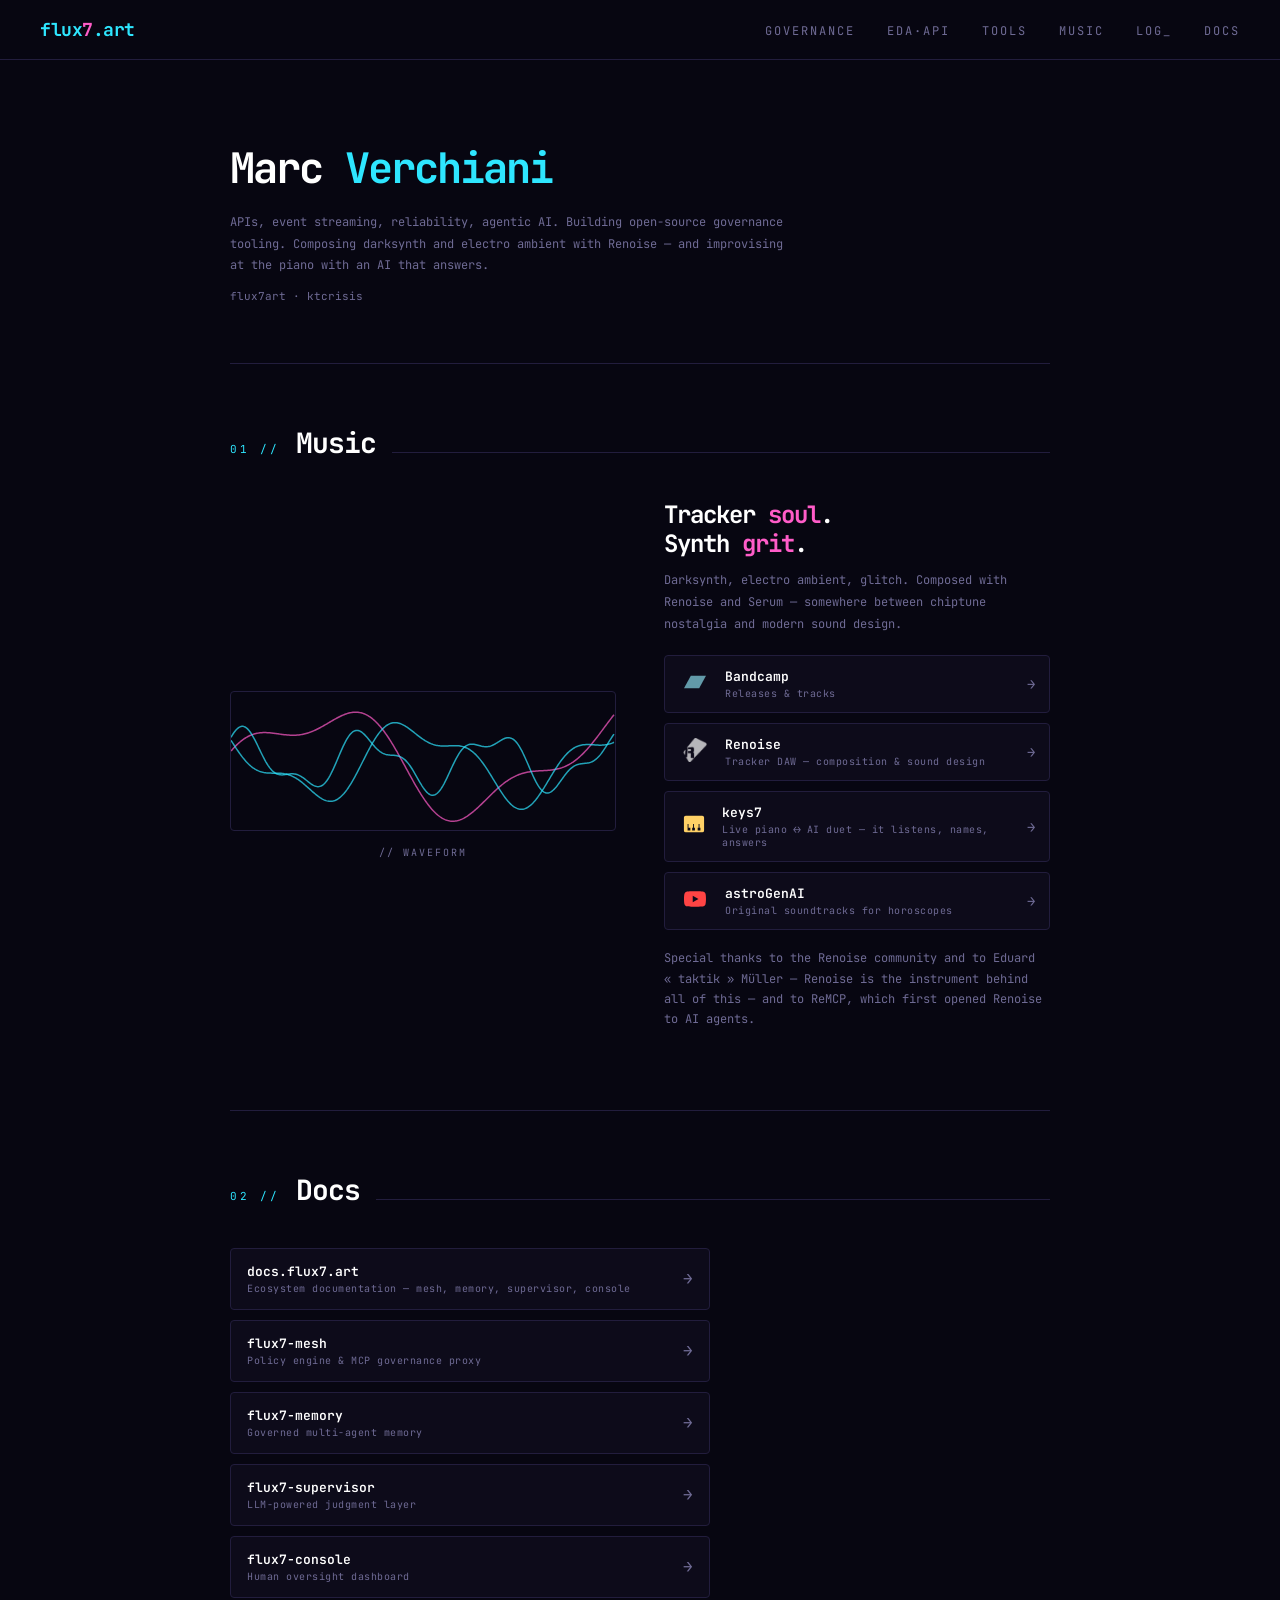
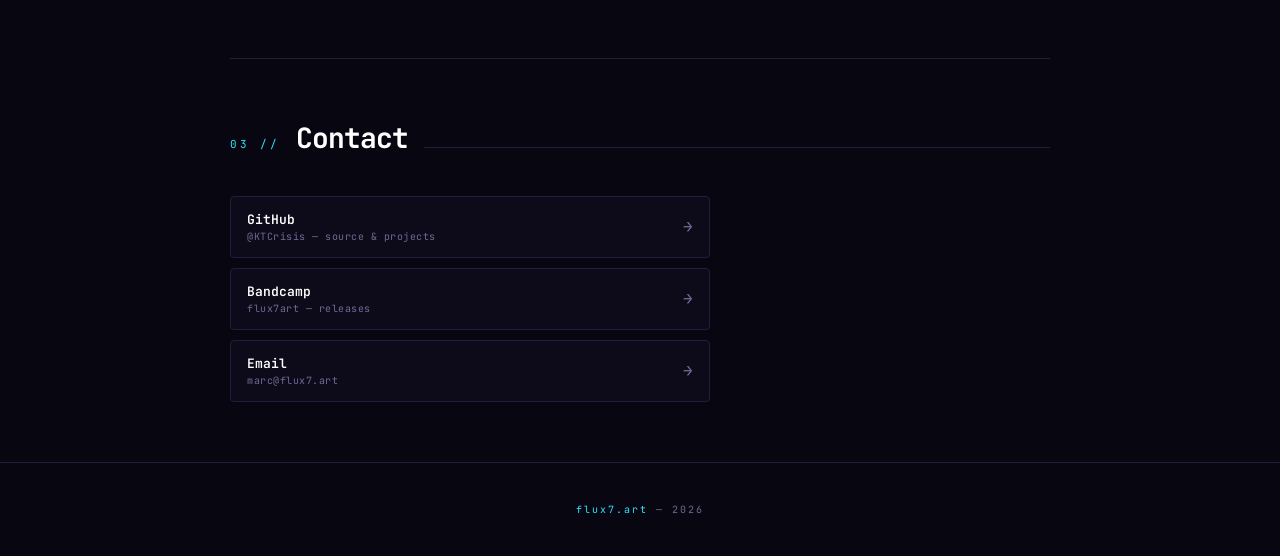
==== about/index.html @ 2c4b6bdb "merge: hero and about music update" ====
<!DOCTYPE html>
<html lang="en">
<head>
<meta charset="UTF-8">
<meta name="viewport" content="width=device-width, initial-scale=1.0">
<title>Marc Verchiani — flux7.art · AI Agent Governance, Event Streaming, Music</title>
<meta name="description" content="Marc Verchiani — engineer building open-source governance tooling for AI agents (flux7-mesh, flux7-memory). Darksynth and electro ambient composer with Renoise.">
<meta name="author" content="Marc Verchiani">
<meta name="keywords" content="Marc Verchiani, KTCrisis, flux7, flux7-mesh, AI agent governance, MCP, event streaming, Kafka, Renoise, darksynth, flux7art">
<link rel="canonical" href="https://flux7.art/about/">

<meta property="og:type" content="profile">
<meta property="og:site_name" content="flux7.art">
<meta property="og:title" content="Marc Verchiani — flux7.art">
<meta property="og:description" content="Engineer building open-source governance tooling for AI agents. Darksynth and electro ambient composer.">
<meta property="og:url" content="https://flux7.art/about/">
<meta property="og:image" content="https://flux7.art/img/og.png">
<meta property="profile:first_name" content="Marc">
<meta property="profile:last_name" content="Verchiani">
<meta property="profile:username" content="KTCrisis">

<meta name="twitter:card" content="summary_large_image">
<meta name="twitter:title" content="Marc Verchiani — flux7.art">
<meta name="twitter:description" content="Engineer building open-source governance tooling for AI agents. Darksynth composer.">
<meta name="twitter:image" content="https://flux7.art/img/og.png">

<script type="application/ld+json">
{
  "@context": "https://schema.org",
  "@type": "Person",
  "@id": "https://flux7.art/#marc",
  "name": "Marc Verchiani",
  "alternateName": ["KTCrisis", "flux7art"],
  "url": "https://flux7.art/about/",
  "sameAs": [
    "https://github.com/KTCrisis",
    "https://flux7art.bandcamp.com"
  ],
  "jobTitle": "Engineer — AI Agent Governance, Event Streaming, MCP Tooling",
  "knowsAbout": ["AI Agent Governance", "Model Context Protocol", "Kafka", "Event Streaming", "Python", "Go"],
  "mainEntityOfPage": "https://flux7.art/about/"
}
</script>

<link rel="icon" type="image/svg+xml" href="/favicon.svg">
<link href="https://fonts.googleapis.com/css2?family=JetBrains+Mono:wght@400;700&display=swap" rel="stylesheet">
<style>
:root {
  --bg:      #070611;
  --bg2:     #0d0b1a;
  --bg3:     #15122a;
  --green:   #2ee6ff;
  --pink:    #ff5cc8;
  --cyan:    #2ee6ff;
  --gold:    #b9a7ff;
  --text:    #c7c4dc;
  --text2:   #6f6b95;
  --border:  #221d3d;
  --font:    'JetBrains Mono', monospace;
}

* { margin:0; padding:0; box-sizing:border-box; }
html { scroll-behavior: smooth; }

body {
  font-family: var(--font);
  background: var(--bg);
  color: var(--text);
  min-height: 100vh;
  overflow-x: hidden;
}

nav {
  display: flex; align-items: center; justify-content: space-between;
  padding: 18px 40px;
  border-bottom: 1px solid var(--border);
}
.nav-logo { font-size: 18px; font-weight: 700; color: var(--green); text-decoration: none; letter-spacing: -0.5px; }
.nav-logo span { color: var(--pink); }
.nav-links { display: flex; gap: 32px; list-style: none; }
.nav-links a {
  color: var(--text2); text-decoration: none; font-size: 12px;
  letter-spacing: 2px; text-transform: uppercase; transition: color 0.2s;
}
.nav-links a:hover { color: var(--green); }

.container { max-width: 900px; margin: 0 auto; padding: 0 40px; }

/* Hero */
.perso-hero {
  padding: 80px 0 60px;
  border-bottom: 1px solid var(--border);
}
.perso-hero h1 {
  font-size: 42px; font-weight: 700; color: #fff; letter-spacing: -2px; margin-bottom: 16px;
}
.perso-hero h1 span { color: var(--green); }
.perso-hero p {
  font-size: 12px; color: var(--text2); line-height: 1.8; max-width: 560px;
}
.perso-handles {
  margin-top: 12px; font-size: 11px; color: var(--text2);
}

/* Sections */
.perso-section { padding: 60px 0; border-bottom: 1px solid var(--border); }
.perso-section:last-child { border-bottom: none; }
.section-header { display: flex; align-items: baseline; gap: 16px; margin-bottom: 40px; }
.section-num { font-size: 11px; color: var(--green); letter-spacing: 3px; }
.section-title { font-size: 28px; font-weight: 700; color: #fff; letter-spacing: -1px; }
.section-line { flex: 1; height: 1px; background: var(--border); }

/* Music */
.music-grid { display: grid; grid-template-columns: 1fr 1fr; gap: 48px; align-items: center; }
#waveform-canvas { width: 100%; height: 140px; border: 1px solid var(--border); border-radius: 4px; background: var(--bg); }
.music-label { font-size: 10px; color: var(--text2); letter-spacing: 2px; text-transform: uppercase; margin-top: 10px; text-align: center; }
.music-content h3 { font-size: 24px; color: #fff; font-weight: 700; letter-spacing: -1px; margin-bottom: 12px; line-height: 1.2; }
.music-content h3 span { color: var(--pink); }
.music-content p { font-size: 12px; color: var(--text2); line-height: 1.8; margin-bottom: 20px; }
.music-tools { display: flex; flex-direction: column; gap: 10px; }
.music-tool { display: flex; align-items: center; gap: 14px; padding: 12px 14px; background: var(--bg2); border: 1px solid var(--border); border-radius: 4px; transition: all 0.2s; text-decoration: none; }
.music-tool:hover { border-color: var(--pink); background: rgba(255,92,200,0.03); }
.tool-icon { font-size: 18px; width: 32px; text-align: center; }
.tool-name { font-size: 13px; color: #fff; font-weight: 600; margin-bottom: 2px; }
.tool-desc { font-size: 10px; color: var(--text2); letter-spacing: 0.5px; }

/* Links */
.links-grid { display: flex; flex-direction: column; gap: 10px; max-width: 480px; }
.link-item { display: flex; align-items: center; justify-content: space-between; padding: 14px 16px; background: var(--bg2); border: 1px solid var(--border); border-radius: 4px; text-decoration: none; transition: all 0.2s; }
.link-item:hover { border-color: var(--green); }
.link-item:hover .link-label { color: var(--green); }
.link-item:hover .link-arrow { color: var(--green); transform: translateX(4px); }
.link-label { font-size: 13px; color: #fff; font-weight: 600; transition: color 0.2s; }
.link-sub { font-size: 10px; color: var(--text2); letter-spacing: 0.5px; margin-top: 2px; }
.link-arrow { color: var(--text2); font-size: 16px; transition: all 0.2s; }

footer { text-align: center; padding: 40px; font-size: 10px; color: var(--text2); letter-spacing: 2px; border-top: 1px solid var(--border); }
footer a { color: var(--green); text-decoration: none; }

@media (max-width: 768px) {
  .container { padding: 0 20px; }
  .music-grid { grid-template-columns: 1fr; }
  .perso-hero h1 { font-size: 32px; }
}
</style>
</head>
<body>

<nav>
  <a href="/" class="nav-logo">flux<span>7</span>.art</a>
  <ul class="nav-links">
    <li><a href="/#flux7">Governance</a></li>
    <li><a href="/#projects">EDA·API</a></li>
    <li><a href="/#lab">Tools</a></li>
    <li><a href="/#music">Music</a></li>
    <li><a href="/blog/">log_</a></li>
    <li><a href="https://docs.flux7.art">Docs</a></li>
  </ul>
</nav>

<div class="container">

  <section class="perso-hero">
    <h1>Marc <span>Verchiani</span></h1>
    <p data-en="APIs, event streaming, reliability, agentic AI. Building open-source governance tooling. Composing darksynth and electro ambient with Renoise — and improvising at the piano with an AI that answers." data-fr="APIs, event streaming, fiabilite, IA agentique. Outils open-source de gouvernance. Composition darksynth et electro ambient avec Renoise — et improvisation au piano avec une IA qui repond.">APIs, event streaming, reliability, agentic AI. Building open-source governance tooling. Composing darksynth and electro ambient with Renoise — and improvising at the piano with an AI that answers.</p>
    <div class="perso-handles">flux7art · ktcrisis</div>
  </section>

  <section class="perso-section">
    <div class="section-header">
      <span class="section-num">01 //</span>
      <h2 class="section-title">Music</h2>
      <div class="section-line"></div>
    </div>
    <div class="music-grid">
      <div>
        <canvas id="waveform-canvas"></canvas>
        <div class="music-label">// waveform</div>
      </div>
      <div class="music-content">
        <h3>Tracker <span>soul</span>.<br>Synth <span>grit</span>.</h3>
        <p>Darksynth, electro ambient, glitch. Composed with Renoise and Serum — somewhere between chiptune nostalgia and modern sound design.</p>
        <div class="music-tools">
          <a href="https://flux7art.bandcamp.com" target="_blank" class="music-tool">
            <div class="tool-icon"><svg width="22" height="22" viewBox="0 0 24 24" fill="currentColor" style="color:#629aa9;"><path d="M0 18.75l7.437-13.5H24l-7.438 13.5H0z"/></svg></div>
            <div><div class="tool-name">Bandcamp</div><div class="tool-desc">Releases & tracks</div></div>
            <span style="margin-left:auto;color:var(--text2);font-size:14px;">&rarr;</span>
          </a>
          <a href="https://www.renoise.com/" target="_blank" class="music-tool">
            <div class="tool-icon"><img src="/img/renoise_logo.png" alt="Renoise" style="width:24px;height:24px;object-fit:contain;filter:brightness(0) invert(1) saturate(0) opacity(0.7);"></div>
            <div><div class="tool-name">Renoise</div><div class="tool-desc">Tracker DAW — composition & sound design</div></div>
            <span style="margin-left:auto;color:var(--text2);font-size:14px;">&rarr;</span>
          </a>
          <a href="https://github.com/KTCrisis/keys7" target="_blank" class="music-tool">
            <div class="tool-icon"><svg width="22" height="22" viewBox="0 0 24 24" fill="currentColor" style="color:#ffd166;"><path d="M21 3H3a2 2 0 0 0-2 2v14a2 2 0 0 0 2 2h18a2 2 0 0 0 2-2V5a2 2 0 0 0-2-2zM8 19H5v-7h1v4h2v3zm5 0h-3v-3h1v-4h1v4h1v3zm6 0h-3v-3h1v-4h1v4h1v3z"/></svg></div>
            <div><div class="tool-name">keys7</div><div class="tool-desc">Live piano &harr; AI duet — it listens, names, answers</div></div>
            <span style="margin-left:auto;color:var(--text2);font-size:14px;">&rarr;</span>
          </a>
          <a href="https://www.youtube.com/@AstroGenAI-c9m/shorts" target="_blank" class="music-tool">
            <div class="tool-icon"><svg width="22" height="22" viewBox="0 0 24 24" fill="currentColor" style="color:#ff4444;"><path d="M23.498 6.186a3.016 3.016 0 0 0-2.122-2.136C19.505 3.545 12 3.545 12 3.545s-7.505 0-9.377.505A3.017 3.017 0 0 0 .502 6.186C0 8.07 0 12 0 12s0 3.93.502 5.814a3.016 3.016 0 0 0 2.122 2.136c1.871.505 9.376.505 9.376.505s7.505 0 9.377-.505a3.015 3.015 0 0 0 2.122-2.136C24 15.93 24 12 24 12s0-3.93-.502-5.814zM9.545 15.568V8.432L15.818 12l-6.273 3.568z"/></svg></div>
            <div><div class="tool-name">astroGenAI</div><div class="tool-desc">Original soundtracks for horoscopes</div></div>
            <span style="margin-left:auto;color:var(--text2);font-size:14px;">&rarr;</span>
          </a>
        </div>
        <p style="margin-top:18px;font-size:12px;color:var(--text2);line-height:1.7;" data-en="Special thanks to the Renoise community and to Eduard &laquo;&nbsp;taktik&nbsp;&raquo; M&uuml;ller — Renoise is the instrument behind all of this — and to ReMCP, which first opened Renoise to AI agents." data-fr="Mention speciale a la communaute Renoise et a Eduard &laquo;&nbsp;taktik&nbsp;&raquo; M&uuml;ller — Renoise est l'instrument derriere tout ca — et a ReMCP, qui le premier a ouvert Renoise aux agents IA.">Special thanks to the Renoise community and to Eduard &laquo;&nbsp;taktik&nbsp;&raquo; M&uuml;ller — Renoise is the instrument behind all of this — and to ReMCP, which first opened Renoise to AI agents.</p>
      </div>
    </div>
  </section>

  <section class="perso-section">
    <div class="section-header">
      <span class="section-num">02 //</span>
      <h2 class="section-title">Docs</h2>
      <div class="section-line"></div>
    </div>
    <div class="links-grid">
      <a href="https://docs.flux7.art" target="_blank" class="link-item">
        <div><div class="link-label">docs.flux7.art</div><div class="link-sub">Ecosystem documentation — mesh, memory, supervisor, console</div></div>
        <span class="link-arrow">&rarr;</span>
      </a>
      <a href="https://docs.flux7.art/mesh7/" target="_blank" class="link-item">
        <div><div class="link-label">flux7-mesh</div><div class="link-sub">Policy engine & MCP governance proxy</div></div>
        <span class="link-arrow">&rarr;</span>
      </a>
      <a href="https://docs.flux7.art/mem7/" target="_blank" class="link-item">
        <div><div class="link-label">flux7-memory</div><div class="link-sub">Governed multi-agent memory</div></div>
        <span class="link-arrow">&rarr;</span>
      </a>
      <a href="https://docs.flux7.art/sup7/" target="_blank" class="link-item">
        <div><div class="link-label">flux7-supervisor</div><div class="link-sub">LLM-powered judgment layer</div></div>
        <span class="link-arrow">&rarr;</span>
      </a>
      <a href="https://docs.flux7.art/console/" target="_blank" class="link-item">
        <div><div class="link-label">flux7-console</div><div class="link-sub">Human oversight dashboard</div></div>
        <span class="link-arrow">&rarr;</span>
      </a>
    </div>
  </section>

  <section class="perso-section">
    <div class="section-header">
      <span class="section-num">03 //</span>
      <h2 class="section-title">Contact</h2>
      <div class="section-line"></div>
    </div>
    <div class="links-grid">
      <a href="https://github.com/KTCrisis" target="_blank" class="link-item">
        <div><div class="link-label">GitHub</div><div class="link-sub">@KTCrisis — source & projects</div></div>
        <span class="link-arrow">&rarr;</span>
      </a>
      <a href="https://flux7art.bandcamp.com" target="_blank" class="link-item">
        <div><div class="link-label">Bandcamp</div><div class="link-sub">flux7art — releases</div></div>
        <span class="link-arrow">&rarr;</span>
      </a>
      <a href="mailto:marc@flux7.art" class="link-item">
        <div><div class="link-label">Email</div><div class="link-sub">marc@flux7.art</div></div>
        <span class="link-arrow">&rarr;</span>
      </a>
    </div>
  </section>

</div>

<footer>
  <a href="/">flux7.art</a> — 2026
</footer>

<script>
const wfCanvas = document.getElementById('waveform-canvas');
const wfCtx = wfCanvas.getContext('2d');
function resizeWaveform() { wfCanvas.width = wfCanvas.clientWidth * window.devicePixelRatio; wfCanvas.height = wfCanvas.clientHeight * window.devicePixelRatio; }
resizeWaveform();
window.addEventListener('resize', resizeWaveform);

let wfT = 0;
function drawWaveform() {
  const w = wfCanvas.width, h = wfCanvas.height;
  wfCtx.clearRect(0, 0, w, h);
  const waves = [
    { color: '#ff5cc8', amp: 0.35, freq: 0.02, speed: 0.04, offset: 0 },
    { color: '#2ee6ff', amp: 0.25, freq: 0.03, speed: 0.06, offset: 1 },
    { color: '#2ee6ff', amp: 0.18, freq: 0.05, speed: 0.03, offset: 2 },
  ];
  waves.forEach(wave => {
    wfCtx.beginPath(); wfCtx.strokeStyle = wave.color;
    wfCtx.lineWidth = 1.5 * window.devicePixelRatio; wfCtx.globalAlpha = 0.7;
    for (let x = 0; x < w; x++) {
      const amp = wave.amp * h;
      const y = h / 2 + Math.sin(x * wave.freq + wfT * wave.speed + wave.offset) * amp + Math.sin(x * wave.freq * 2.3 + wfT * wave.speed * 1.5) * (amp * 0.4);
      x === 0 ? wfCtx.moveTo(x, y) : wfCtx.lineTo(x, y);
    }
    wfCtx.stroke(); wfCtx.globalAlpha = 1;
  });
  wfT++;
  requestAnimationFrame(drawWaveform);
}
drawWaveform();
</script>
</body>
</html>
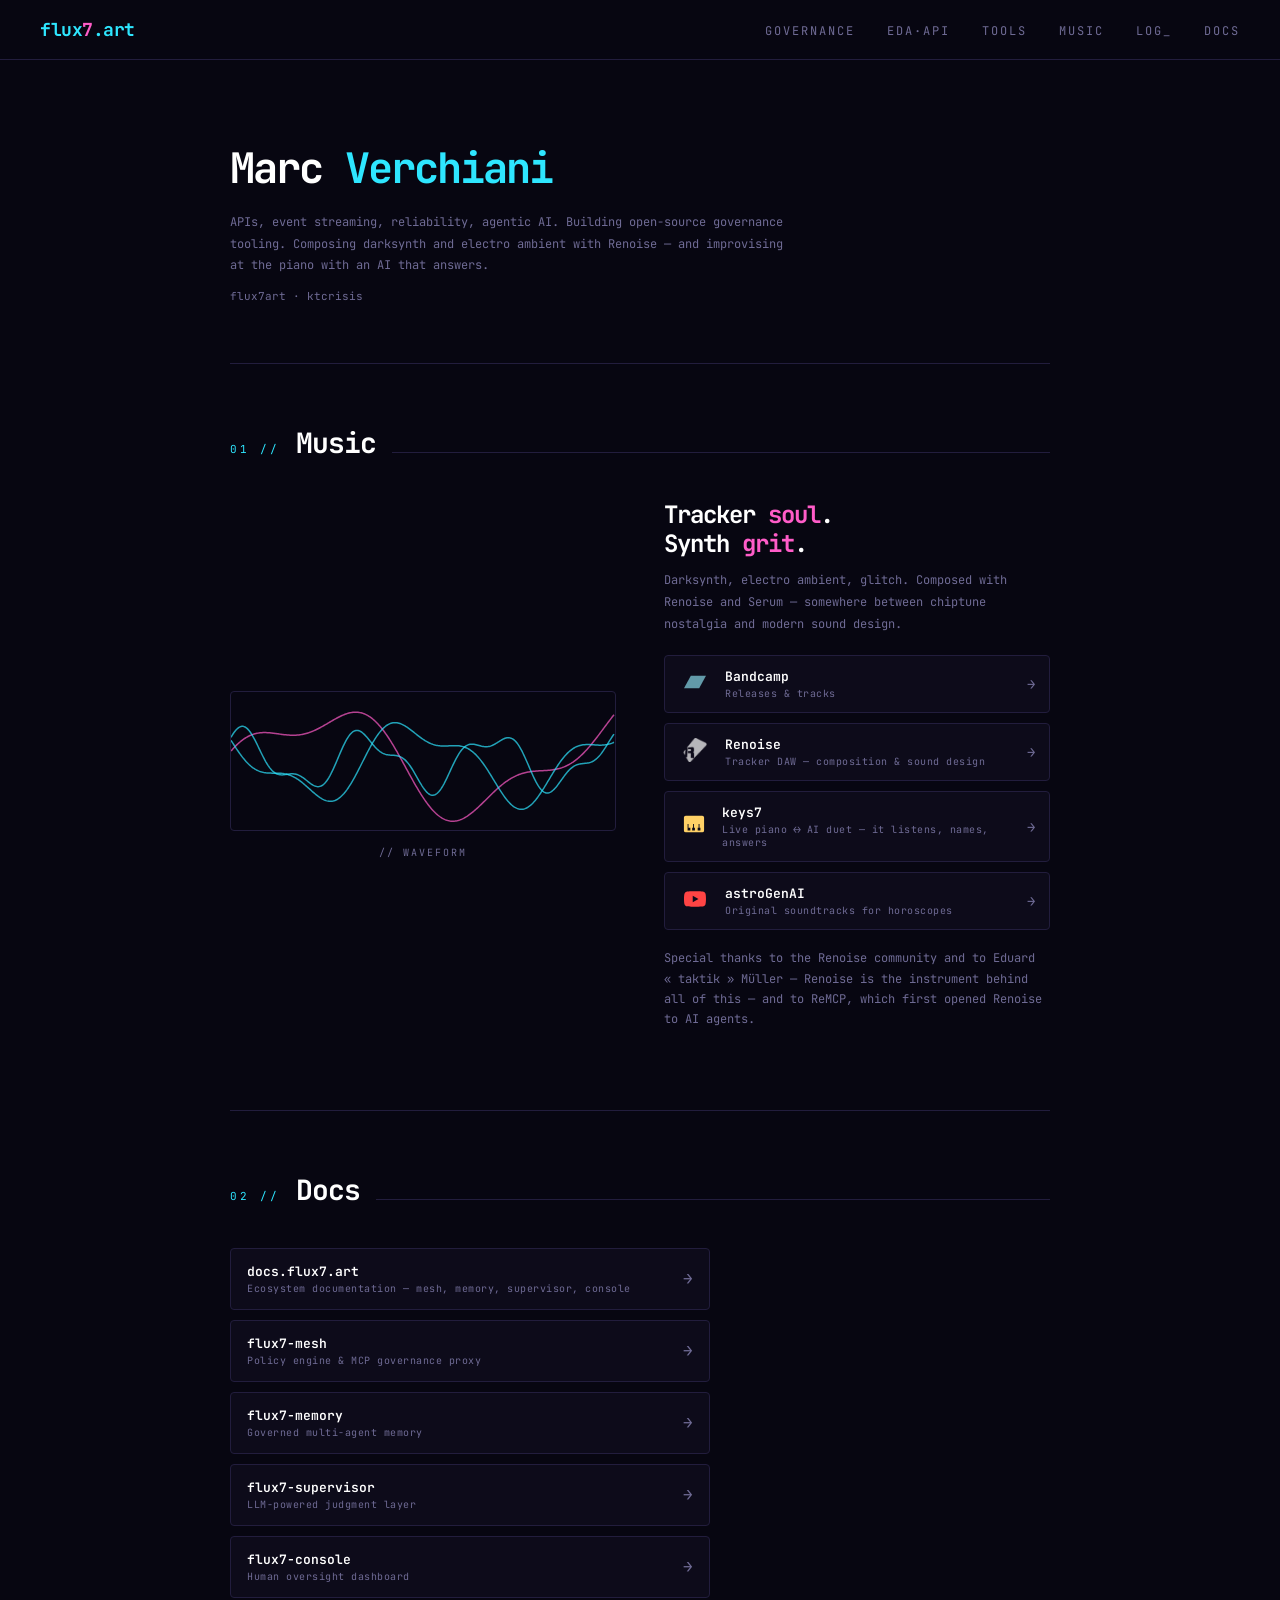
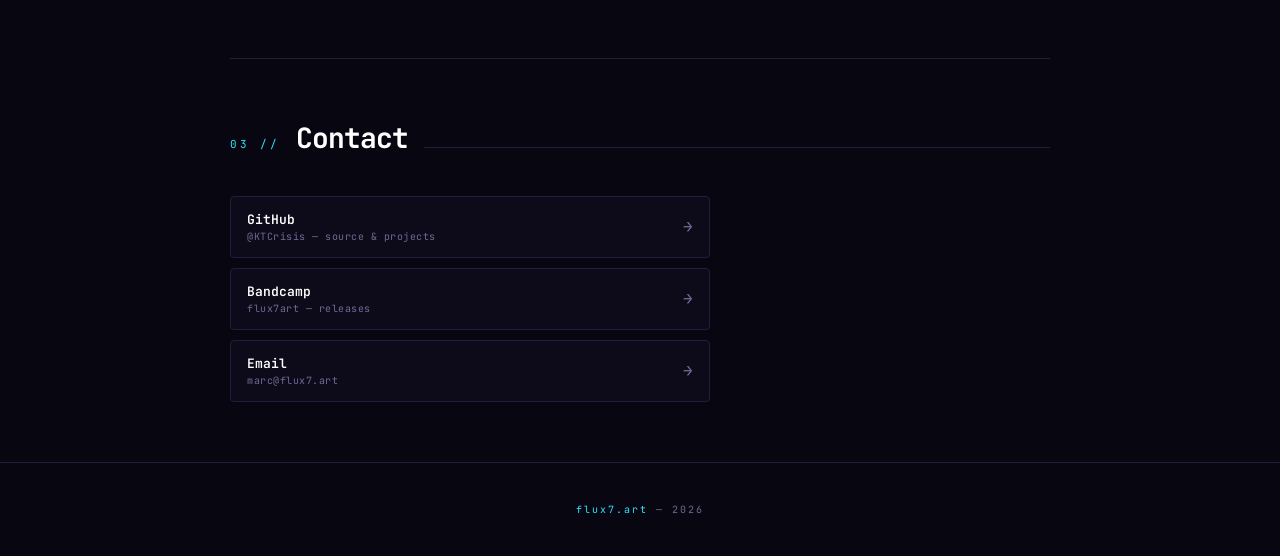
==== commit fb42637d: "feat(site): mobile nav for about + blog pages Same hamburger nav + dropdown panel (under 680px) appl" ====
--- a/about/index.html
+++ b/about/index.html
@@ -137,10 +137,31 @@
 footer { text-align: center; padding: 40px; font-size: 10px; color: var(--text2); letter-spacing: 2px; border-top: 1px solid var(--border); }
 footer a { color: var(--green); text-decoration: none; }
 
+.nav-toggle { display: none; flex-direction: column; justify-content: center; gap: 4px; margin-left: 16px; padding: 7px 8px; background: transparent; border: 1px solid var(--border); border-radius: 3px; cursor: pointer; }
+.nav-toggle span { display: block; width: 18px; height: 2px; background: var(--text); border-radius: 1px; transition: transform 0.2s, opacity 0.2s; }
+.nav-toggle.open span:nth-child(1) { transform: translateY(6px) rotate(45deg); }
+.nav-toggle.open span:nth-child(2) { opacity: 0; }
+.nav-toggle.open span:nth-child(3) { transform: translateY(-6px) rotate(-45deg); }
+
 @media (max-width: 768px) {
   .container { padding: 0 20px; }
   .music-grid { grid-template-columns: 1fr; }
   .perso-hero h1 { font-size: 32px; }
+}
+@media (max-width: 680px) {
+  nav { position: relative; padding: 14px 20px; }
+  .nav-toggle { display: flex; }
+  .nav-links {
+    position: absolute; top: 100%; right: 16px; left: 16px;
+    flex-direction: column; gap: 0;
+    margin-top: 8px; padding: 6px;
+    background: var(--bg2); border: 1px solid var(--border); border-radius: 6px;
+    box-shadow: 0 14px 44px rgba(0,0,0,0.6);
+    display: none;
+  }
+  .nav-links.open { display: flex; }
+  .nav-links li { width: 100%; list-style: none; }
+  .nav-links a { display: block; padding: 11px 14px; }
 }
 </style>
 </head>
@@ -156,6 +177,7 @@
     <li><a href="/blog/">log_</a></li>
     <li><a href="https://docs.flux7.art">Docs</a></li>
   </ul>
+  <button class="nav-toggle" aria-label="Menu" aria-expanded="false"><span></span><span></span><span></span></button>
 </nav>
 
 <div class="container">
@@ -296,5 +318,19 @@
 }
 drawWaveform();
 </script>
+<script>
+(function() {
+  var toggle = document.querySelector('.nav-toggle');
+  var links = document.querySelector('.nav-links');
+  if (!toggle || !links) return;
+  function close() { links.classList.remove('open'); toggle.classList.remove('open'); toggle.setAttribute('aria-expanded', 'false'); }
+  toggle.addEventListener('click', function() {
+    var open = links.classList.toggle('open');
+    toggle.classList.toggle('open', open);
+    toggle.setAttribute('aria-expanded', String(open));
+  });
+  links.querySelectorAll('a').forEach(function(a) { a.addEventListener('click', close); });
+})();
+</script>
 </body>
 </html>
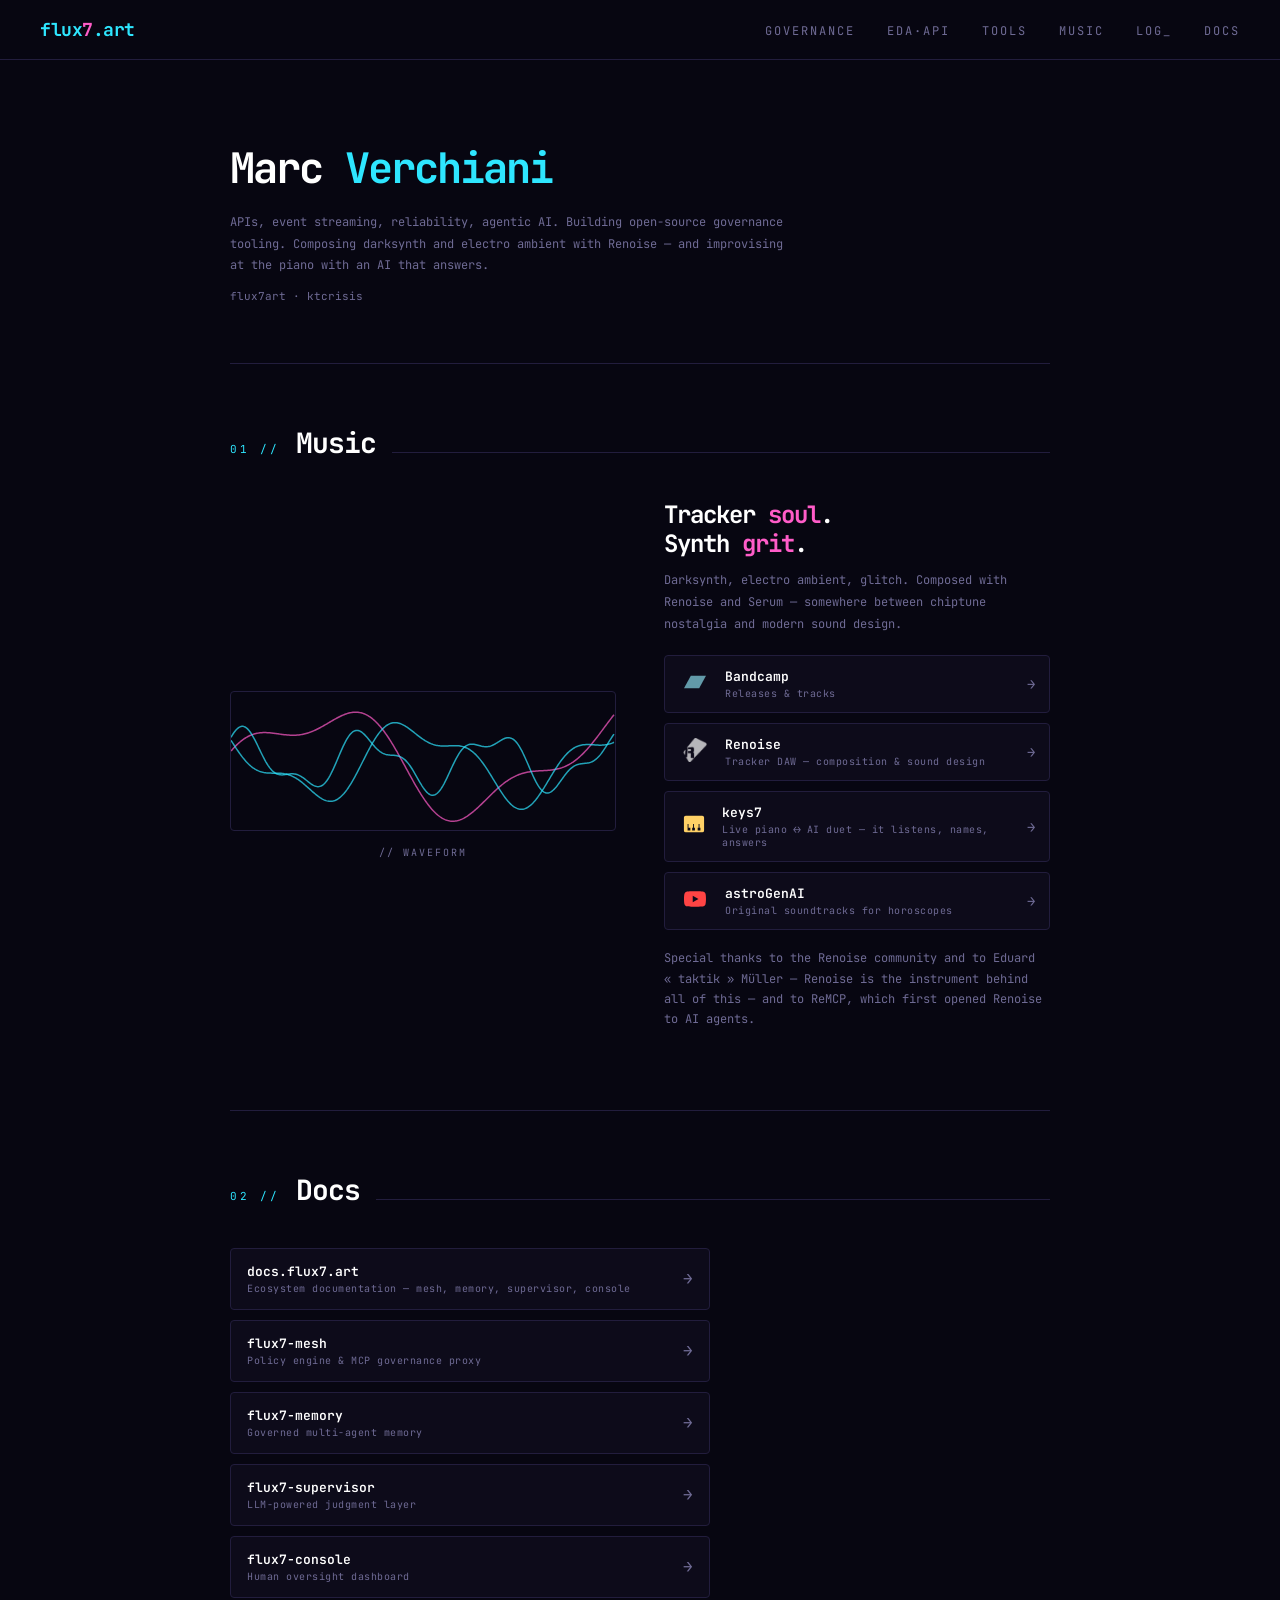
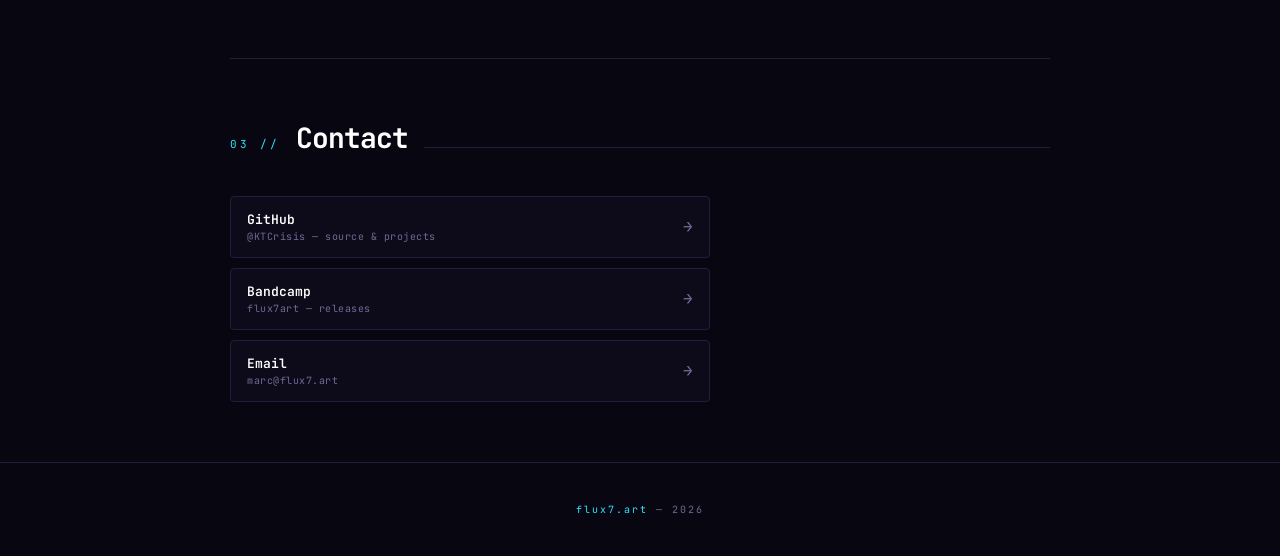
==== commit 8a3815f0: "refactor: un seul socle CSS pour les trois pages Le meme socle vivait en trois exemplaires inline : " ====
--- a/about/index.html
+++ b/about/index.html
@@ -44,45 +44,17 @@
 
 <link rel="icon" type="image/svg+xml" href="/favicon.svg">
 <link href="https://fonts.googleapis.com/css2?family=JetBrains+Mono:wght@400;700&display=swap" rel="stylesheet">
+<link rel="stylesheet" href="/style.css">
 <style>
-:root {
-  --bg:      #070611;
-  --bg2:     #0d0b1a;
-  --bg3:     #15122a;
-  --green:   #2ee6ff;
-  --pink:    #ff5cc8;
-  --cyan:    #2ee6ff;
-  --gold:    #b9a7ff;
-  --text:    #c7c4dc;
-  --text2:   #6f6b95;
-  --border:  #221d3d;
-  --font:    'JetBrains Mono', monospace;
-}
-
-* { margin:0; padding:0; box-sizing:border-box; }
-html { scroll-behavior: smooth; }
-
-body {
-  font-family: var(--font);
-  background: var(--bg);
-  color: var(--text);
-  min-height: 100vh;
-  overflow-x: hidden;
-}
-
+/* Derogations au socle : cette page n'a ni scanlines ni barre flottante. */
+body::after { content: none; }
 nav {
-  display: flex; align-items: center; justify-content: space-between;
-  padding: 18px 40px;
+  position: static;
+  background: none;
+  backdrop-filter: none;
   border-bottom: 1px solid var(--border);
 }
-.nav-logo { font-size: 18px; font-weight: 700; color: var(--green); text-decoration: none; letter-spacing: -0.5px; }
-.nav-logo span { color: var(--pink); }
-.nav-links { display: flex; gap: 32px; list-style: none; }
-.nav-links a {
-  color: var(--text2); text-decoration: none; font-size: 12px;
-  letter-spacing: 2px; text-transform: uppercase; transition: color 0.2s;
-}
-.nav-links a:hover { color: var(--green); }
+.nav-links a::after { display: none; }
 
 .container { max-width: 900px; margin: 0 auto; padding: 0 40px; }
 
@@ -105,10 +77,9 @@
 /* Sections */
 .perso-section { padding: 60px 0; border-bottom: 1px solid var(--border); }
 .perso-section:last-child { border-bottom: none; }
-.section-header { display: flex; align-items: baseline; gap: 16px; margin-bottom: 40px; }
-.section-num { font-size: 11px; color: var(--green); letter-spacing: 3px; }
-.section-title { font-size: 28px; font-weight: 700; color: #fff; letter-spacing: -1px; }
-.section-line { flex: 1; height: 1px; background: var(--border); }
+/* en-tetes plus resserres que sur l'accueil */
+.section-header { gap: 16px; margin-bottom: 40px; }
+.section-title { font-size: 28px; }
 
 /* Music */
 .music-grid { display: grid; grid-template-columns: 1fr 1fr; gap: 48px; align-items: center; }
@@ -134,34 +105,14 @@
 .link-sub { font-size: 10px; color: var(--text2); letter-spacing: 0.5px; margin-top: 2px; }
 .link-arrow { color: var(--text2); font-size: 16px; transition: all 0.2s; }
 
-footer { text-align: center; padding: 40px; font-size: 10px; color: var(--text2); letter-spacing: 2px; border-top: 1px solid var(--border); }
-footer a { color: var(--green); text-decoration: none; }
-
-.nav-toggle { display: none; flex-direction: column; justify-content: center; gap: 4px; margin-left: 16px; padding: 7px 8px; background: transparent; border: 1px solid var(--border); border-radius: 3px; cursor: pointer; }
-.nav-toggle span { display: block; width: 18px; height: 2px; background: var(--text); border-radius: 1px; transition: transform 0.2s, opacity 0.2s; }
-.nav-toggle.open span:nth-child(1) { transform: translateY(6px) rotate(45deg); }
-.nav-toggle.open span:nth-child(2) { opacity: 0; }
-.nav-toggle.open span:nth-child(3) { transform: translateY(-6px) rotate(-45deg); }
-
 @media (max-width: 768px) {
   .container { padding: 0 20px; }
   .music-grid { grid-template-columns: 1fr; }
   .perso-hero h1 { font-size: 32px; }
 }
 @media (max-width: 680px) {
-  nav { position: relative; padding: 14px 20px; }
-  .nav-toggle { display: flex; }
-  .nav-links {
-    position: absolute; top: 100%; right: 16px; left: 16px;
-    flex-direction: column; gap: 0;
-    margin-top: 8px; padding: 6px;
-    background: var(--bg2); border: 1px solid var(--border); border-radius: 6px;
-    box-shadow: 0 14px 44px rgba(0,0,0,0.6);
-    display: none;
-  }
-  .nav-links.open { display: flex; }
-  .nav-links li { width: 100%; list-style: none; }
-  .nav-links a { display: block; padding: 11px 14px; }
+  /* la nav est statique ici : il lui faut un contexte pour ancrer le panneau */
+  nav { position: relative; }
 }
 </style>
 </head>
--- a/style.css
+++ b/style.css
@@ -0,0 +1,122 @@
+/* ══════════════════════════════════════════════════════════════
+   flux7.art — socle commun
+   Partage par index.html, /about/ et /blog/ : variables, reset,
+   chrome de navigation, en-tetes de section, pied de page.
+   Ce qui est propre a une page reste dans son <style>, place
+   apres ce fichier pour pouvoir y deroger.
+   ══════════════════════════════════════════════════════════════ */
+
+:root {
+  /* ── darksynth · espace · pro — fond violet-noir ── */
+  --bg:      #070611;
+  --bg2:     #0d0b1a;
+  --bg3:     #15122a;
+
+  /* ── triptyque synthwave : une couleur = un axe ── */
+  --ax1:     #2ee6ff;   /* cyan    — 01 agentic governance */
+  --ax2:     #8b7bff;   /* violet  — 02 eda · api · conseil */
+  --ax3:     #ff5cc8;   /* magenta — 03 ai-native tools */
+  --ax4:     #ffd166;   /* amber   — 04 music */
+
+  /* primaire = cyan (ex-lime green retiré) ; les noms legacy
+     sont repointés sur le triptyque pour recolorer tout le site */
+  --green:   #2ee6ff;
+  --cyan:    #2ee6ff;
+  --emerald: #2ee6ff;
+  --purple:  #8b7bff;
+  --indigo:  #8b7bff;
+  --teal:    #8b7bff;
+  --teal-light: #a99bff;
+  --gold:    #b9a7ff;
+  --pink:    #ff5cc8;
+  --orange:  #ff5cc8;
+
+  --dim:     #3a3460;
+  --text:    #c7c4dc;
+  --text2:   #6f6b95;
+  --border:  #221d3d;
+  --font:    'JetBrains Mono', monospace;
+}
+
+/* ── RESET ── */
+* { margin:0; padding:0; box-sizing:border-box; }
+html { scroll-behavior: smooth; }
+
+body {
+  font-family: var(--font);
+  background: var(--bg);
+  color: var(--text);
+  min-height: 100vh;
+  overflow-x: hidden;
+}
+
+/* ── SCANLINES ── */
+/* /about/ y deroge : voir son bloc <style> */
+body::after {
+  content: ''; position: fixed; inset: 0;
+  background: repeating-linear-gradient(0deg, transparent, transparent 2px, rgba(0,0,0,0.07) 2px, rgba(0,0,0,0.07) 4px);
+  pointer-events: none; z-index: 9999;
+}
+
+/* ── NAV ── */
+/* barre flottante par defaut ; /about/ la repasse en statique bordee */
+nav {
+  position: fixed; top: 0; left: 0; right: 0; z-index: 100;
+  display: flex; align-items: center; justify-content: space-between;
+  padding: 18px 40px;
+  background: linear-gradient(to bottom, rgba(7,6,17,0.95), transparent);
+  backdrop-filter: blur(2px);
+}
+.nav-logo { font-size: 18px; font-weight: 700; color: var(--green); text-decoration: none; letter-spacing: -0.5px; }
+.nav-logo span { color: var(--pink); }
+.nav-links { display: flex; gap: 32px; list-style: none; }
+.nav-links a {
+  color: var(--text2); text-decoration: none; font-size: 12px;
+  letter-spacing: 2px; text-transform: uppercase; transition: color 0.2s; position: relative;
+}
+.nav-links a::after {
+  content: ''; position: absolute; bottom: -4px; left: 0;
+  width: 0; height: 1px; background: var(--green); transition: width 0.2s;
+}
+.nav-links a:hover { color: var(--green); }
+.nav-links a:hover::after { width: 100%; }
+.nav-links a.active { color: var(--green); }
+.nav-links a.active::after { width: 100%; }
+
+.nav-right { display: flex; align-items: center; }
+
+/* ── NAV TOGGLE (hamburger, mobile) ── */
+.nav-toggle { display: none; flex-direction: column; justify-content: center; gap: 4px; margin-left: 16px; padding: 7px 8px; background: transparent; border: 1px solid var(--border); border-radius: 3px; cursor: pointer; }
+.nav-toggle span { display: block; width: 18px; height: 2px; background: var(--text); border-radius: 1px; transition: transform 0.2s, opacity 0.2s; }
+.nav-toggle.open span:nth-child(1) { transform: translateY(6px) rotate(45deg); }
+.nav-toggle.open span:nth-child(2) { opacity: 0; }
+.nav-toggle.open span:nth-child(3) { transform: translateY(-6px) rotate(-45deg); }
+
+/* ── EN-TETES DE SECTION ── */
+.section-header { display: flex; align-items: baseline; gap: 20px; margin-bottom: 60px; }
+.section-num { font-size: 11px; color: var(--green); letter-spacing: 3px; }
+.section-title { font-size: 36px; font-weight: 700; color: #fff; letter-spacing: -1px; }
+.section-line { flex: 1; height: 1px; background: var(--border); }
+
+/* ── FOOTER ── */
+footer { text-align: center; padding: 40px; border-top: 1px solid var(--border); font-size: 10px; color: var(--text2); letter-spacing: 2px; }
+footer span { color: var(--green); }
+footer a { color: var(--green); text-decoration: none; }
+
+/* ── RESPONSIVE : la nav se replie en panneau ── */
+@media (max-width: 680px) {
+  nav { padding: 14px 20px; }
+  .nav-toggle { display: flex; }
+  .nav-links {
+    position: absolute; top: 100%; right: 16px; left: 16px;
+    flex-direction: column; gap: 0;
+    margin-top: 8px; padding: 6px;
+    background: var(--bg2); border: 1px solid var(--border); border-radius: 6px;
+    box-shadow: 0 14px 44px rgba(0,0,0,0.6);
+    display: none;
+  }
+  .nav-links.open { display: flex; }
+  .nav-links li { width: 100%; list-style: none; }
+  .nav-links a { display: block; padding: 11px 14px; }
+  .nav-links a::after { display: none; }
+}
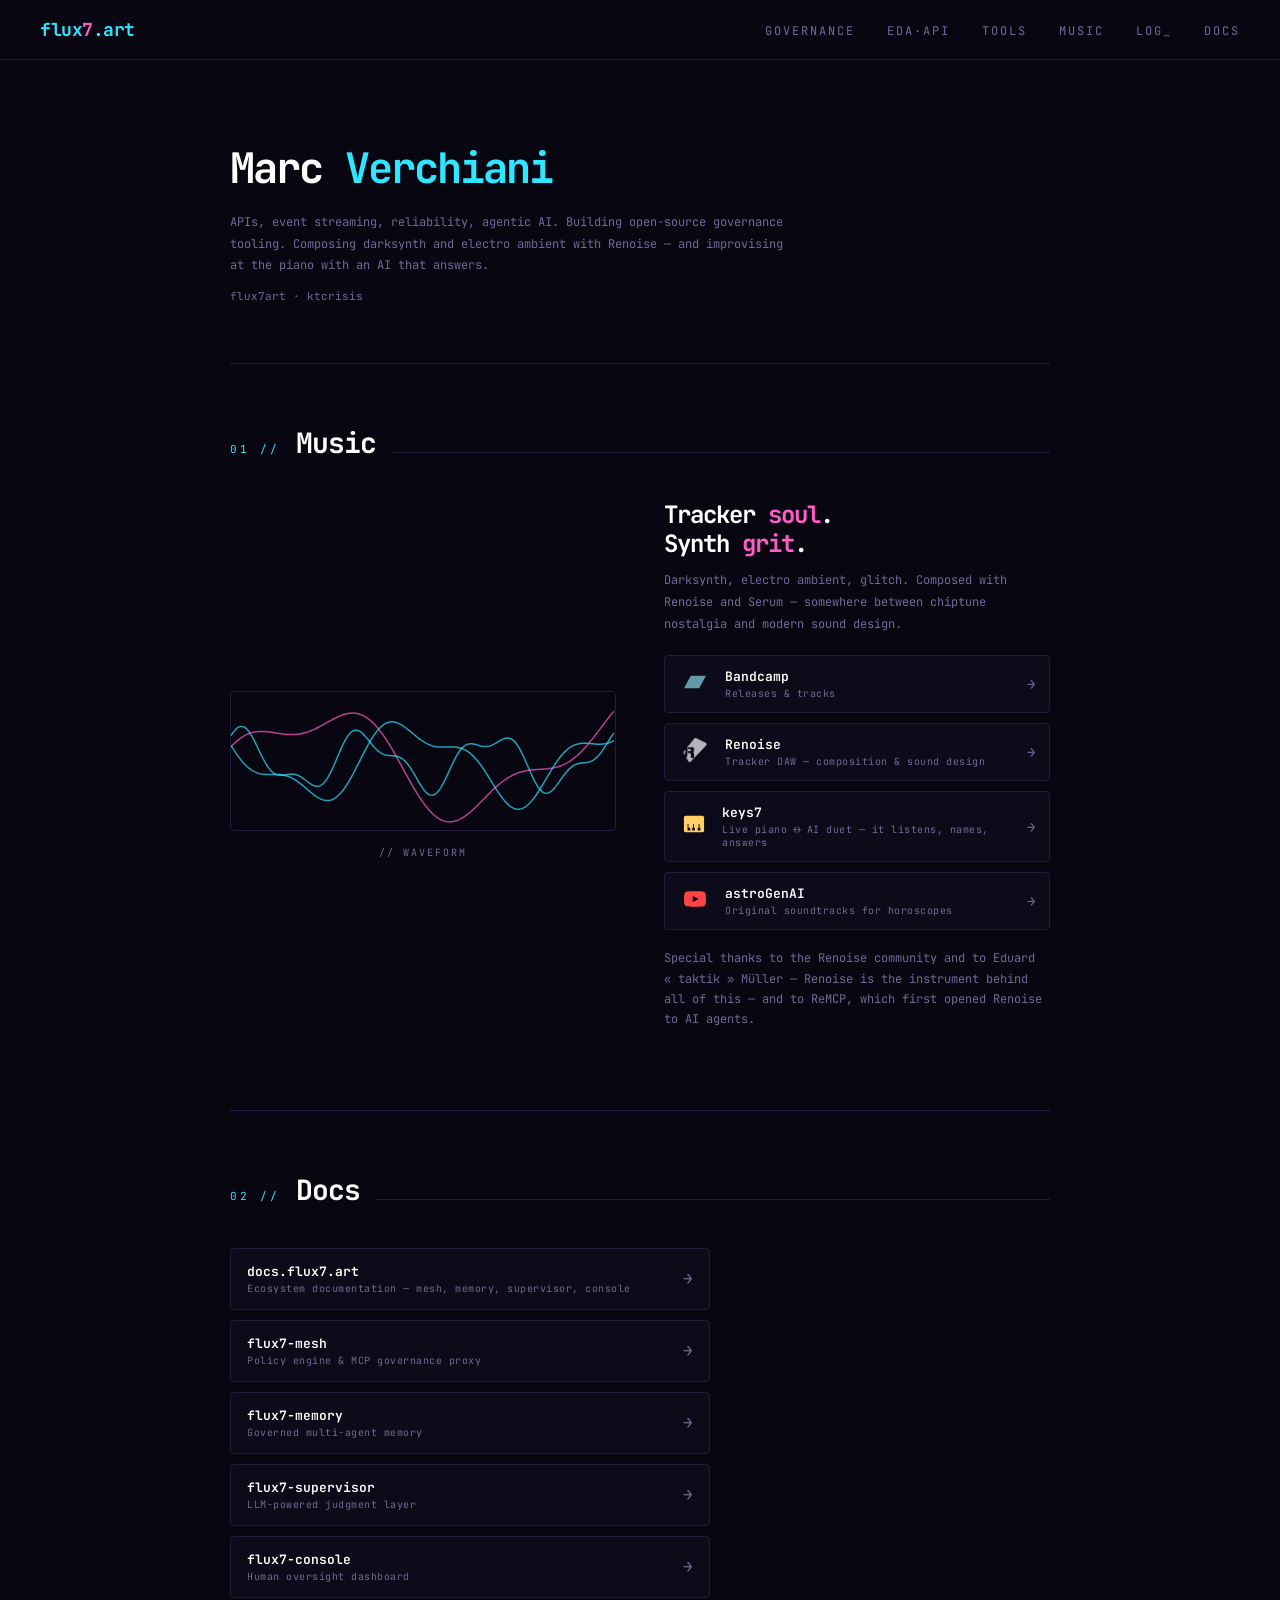
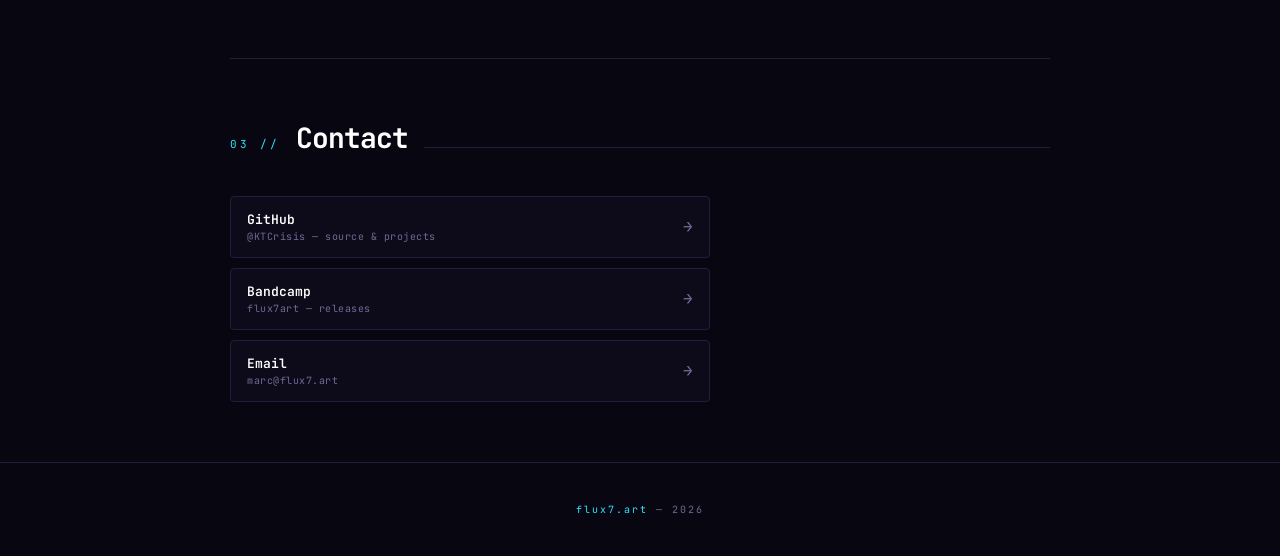
==== commit 4d950ec7: "refactor: une couleur par axe, heritee au lieu d'etre repetee Le triptyque annonce quatre couleurs m" ====
--- a/about/index.html
+++ b/about/index.html
@@ -66,7 +66,7 @@
 .perso-hero h1 {
   font-size: 42px; font-weight: 700; color: #fff; letter-spacing: -2px; margin-bottom: 16px;
 }
-.perso-hero h1 span { color: var(--green); }
+.perso-hero h1 span { color: var(--ax1); }
 .perso-hero p {
   font-size: 12px; color: var(--text2); line-height: 1.8; max-width: 560px;
 }
@@ -86,11 +86,11 @@
 #waveform-canvas { width: 100%; height: 140px; border: 1px solid var(--border); border-radius: 4px; background: var(--bg); }
 .music-label { font-size: 10px; color: var(--text2); letter-spacing: 2px; text-transform: uppercase; margin-top: 10px; text-align: center; }
 .music-content h3 { font-size: 24px; color: #fff; font-weight: 700; letter-spacing: -1px; margin-bottom: 12px; line-height: 1.2; }
-.music-content h3 span { color: var(--pink); }
+.music-content h3 span { color: var(--ax3); }
 .music-content p { font-size: 12px; color: var(--text2); line-height: 1.8; margin-bottom: 20px; }
 .music-tools { display: flex; flex-direction: column; gap: 10px; }
 .music-tool { display: flex; align-items: center; gap: 14px; padding: 12px 14px; background: var(--bg2); border: 1px solid var(--border); border-radius: 4px; transition: all 0.2s; text-decoration: none; }
-.music-tool:hover { border-color: var(--pink); background: rgba(255,92,200,0.03); }
+.music-tool:hover { border-color: var(--ax3); background: rgba(var(--ax3-rgb),0.03); }
 .tool-icon { font-size: 18px; width: 32px; text-align: center; }
 .tool-name { font-size: 13px; color: #fff; font-weight: 600; margin-bottom: 2px; }
 .tool-desc { font-size: 10px; color: var(--text2); letter-spacing: 0.5px; }
@@ -98,9 +98,9 @@
 /* Links */
 .links-grid { display: flex; flex-direction: column; gap: 10px; max-width: 480px; }
 .link-item { display: flex; align-items: center; justify-content: space-between; padding: 14px 16px; background: var(--bg2); border: 1px solid var(--border); border-radius: 4px; text-decoration: none; transition: all 0.2s; }
-.link-item:hover { border-color: var(--green); }
-.link-item:hover .link-label { color: var(--green); }
-.link-item:hover .link-arrow { color: var(--green); transform: translateX(4px); }
+.link-item:hover { border-color: var(--ax1); }
+.link-item:hover .link-label { color: var(--ax1); }
+.link-item:hover .link-arrow { color: var(--ax1); transform: translateX(4px); }
 .link-label { font-size: 13px; color: #fff; font-weight: 600; transition: color 0.2s; }
 .link-sub { font-size: 10px; color: var(--text2); letter-spacing: 0.5px; margin-top: 2px; }
 .link-arrow { color: var(--text2); font-size: 16px; transition: all 0.2s; }
--- a/style.css
+++ b/style.css
@@ -8,28 +8,20 @@
 
 :root {
   /* ── darksynth · espace · pro — fond violet-noir ── */
-  --bg:      #070611;
+  --bg:      #070611;   --bg-rgb:  7,6,17;
   --bg2:     #0d0b1a;
-  --bg3:     #15122a;
 
-  /* ── triptyque synthwave : une couleur = un axe ── */
-  --ax1:     #2ee6ff;   /* cyan    — 01 agentic governance */
-  --ax2:     #8b7bff;   /* violet  — 02 eda · api · conseil */
-  --ax3:     #ff5cc8;   /* magenta — 03 ai-native tools */
-  --ax4:     #ffd166;   /* amber   — 04 music */
+  /* ── une couleur par axe, et rien d'autre ──
+     La forme -rgb sert aux transparences : rgba(var(--ax2-rgb), 0.3)
+     plutot que la teinte reecrite a la main a chaque opacite. Changer
+     un axe de couleur ne demande que de toucher ces deux lignes. */
+  --ax1: #2ee6ff;   --ax1-rgb: 46,230,255;    /* 01 gouvernance des agents */
+  --ax2: #8b7bff;   --ax2-rgb: 139,123,255;   /* 02 eda · api · conseil    */
+  --ax3: #ff5cc8;   --ax3-rgb: 255,92,200;    /* 03 outils ai-native       */
+  --ax4: #ffd166;   --ax4-rgb: 255,209,102;   /* 04 musique                */
 
-  /* primaire = cyan (ex-lime green retiré) ; les noms legacy
-     sont repointés sur le triptyque pour recolorer tout le site */
-  --green:   #2ee6ff;
-  --cyan:    #2ee6ff;
-  --emerald: #2ee6ff;
-  --purple:  #8b7bff;
-  --indigo:  #8b7bff;
-  --teal:    #8b7bff;
-  --teal-light: #a99bff;
-  --gold:    #b9a7ff;
-  --pink:    #ff5cc8;
-  --orange:  #ff5cc8;
+  /* seconde teinte de l'axe 02, pour ses degrades et ses logos */
+  --ax2-light: #b9a7ff;  --ax2-light-rgb: 185,167,255;
 
   --dim:     #3a3460;
   --text:    #c7c4dc;
@@ -64,11 +56,11 @@
   position: fixed; top: 0; left: 0; right: 0; z-index: 100;
   display: flex; align-items: center; justify-content: space-between;
   padding: 18px 40px;
-  background: linear-gradient(to bottom, rgba(7,6,17,0.95), transparent);
+  background: linear-gradient(to bottom, rgba(var(--bg-rgb),0.95), transparent);
   backdrop-filter: blur(2px);
 }
-.nav-logo { font-size: 18px; font-weight: 700; color: var(--green); text-decoration: none; letter-spacing: -0.5px; }
-.nav-logo span { color: var(--pink); }
+.nav-logo { font-size: 18px; font-weight: 700; color: var(--ax1); text-decoration: none; letter-spacing: -0.5px; }
+.nav-logo span { color: var(--ax3); }
 .nav-links { display: flex; gap: 32px; list-style: none; }
 .nav-links a {
   color: var(--text2); text-decoration: none; font-size: 12px;
@@ -76,11 +68,11 @@
 }
 .nav-links a::after {
   content: ''; position: absolute; bottom: -4px; left: 0;
-  width: 0; height: 1px; background: var(--green); transition: width 0.2s;
+  width: 0; height: 1px; background: var(--ax1); transition: width 0.2s;
 }
-.nav-links a:hover { color: var(--green); }
+.nav-links a:hover { color: var(--ax1); }
 .nav-links a:hover::after { width: 100%; }
-.nav-links a.active { color: var(--green); }
+.nav-links a.active { color: var(--ax1); }
 .nav-links a.active::after { width: 100%; }
 
 .nav-right { display: flex; align-items: center; }
@@ -94,14 +86,14 @@
 
 /* ── EN-TETES DE SECTION ── */
 .section-header { display: flex; align-items: baseline; gap: 20px; margin-bottom: 60px; }
-.section-num { font-size: 11px; color: var(--green); letter-spacing: 3px; }
+.section-num { font-size: 11px; color: var(--ax1); letter-spacing: 3px; }
 .section-title { font-size: 36px; font-weight: 700; color: #fff; letter-spacing: -1px; }
 .section-line { flex: 1; height: 1px; background: var(--border); }
 
 /* ── FOOTER ── */
 footer { text-align: center; padding: 40px; border-top: 1px solid var(--border); font-size: 10px; color: var(--text2); letter-spacing: 2px; }
-footer span { color: var(--green); }
-footer a { color: var(--green); text-decoration: none; }
+footer span { color: var(--ax1); }
+footer a { color: var(--ax1); text-decoration: none; }
 
 /* ── RESPONSIVE : la nav se replie en panneau ── */
 @media (max-width: 680px) {
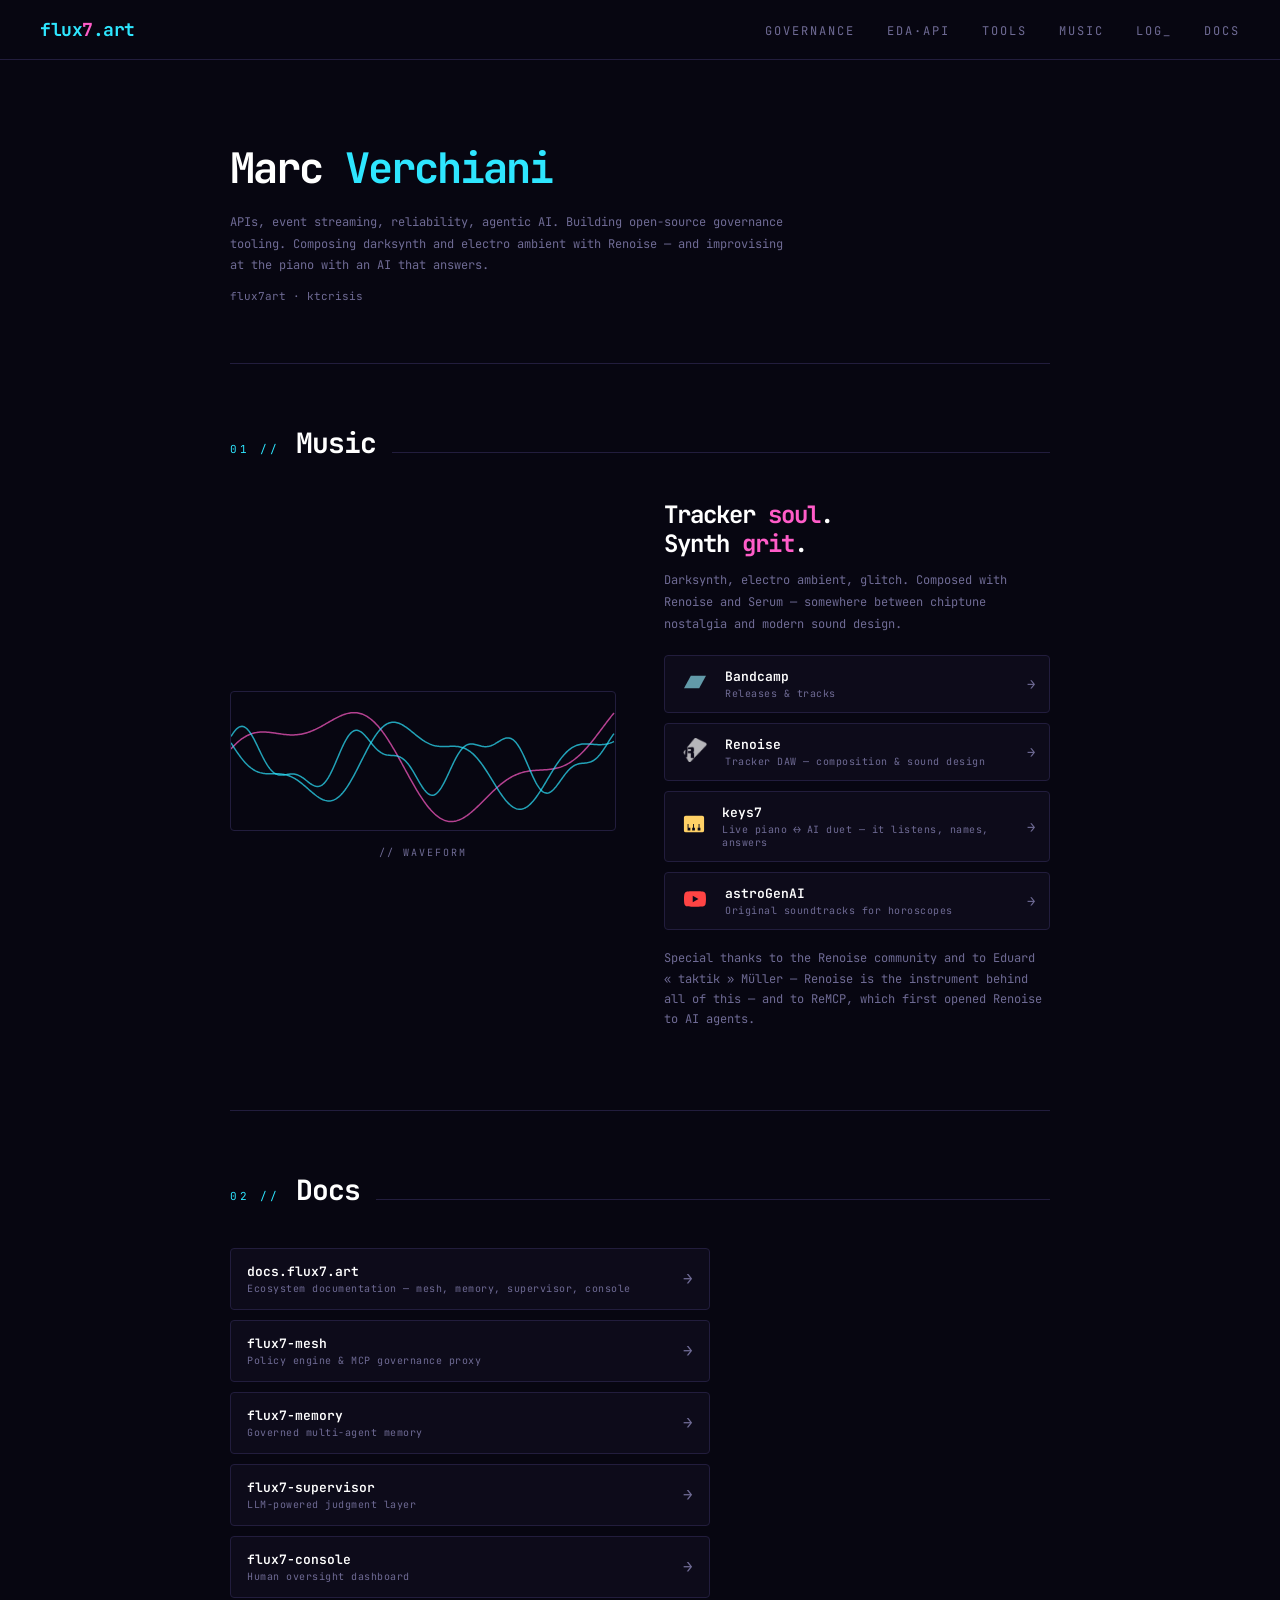
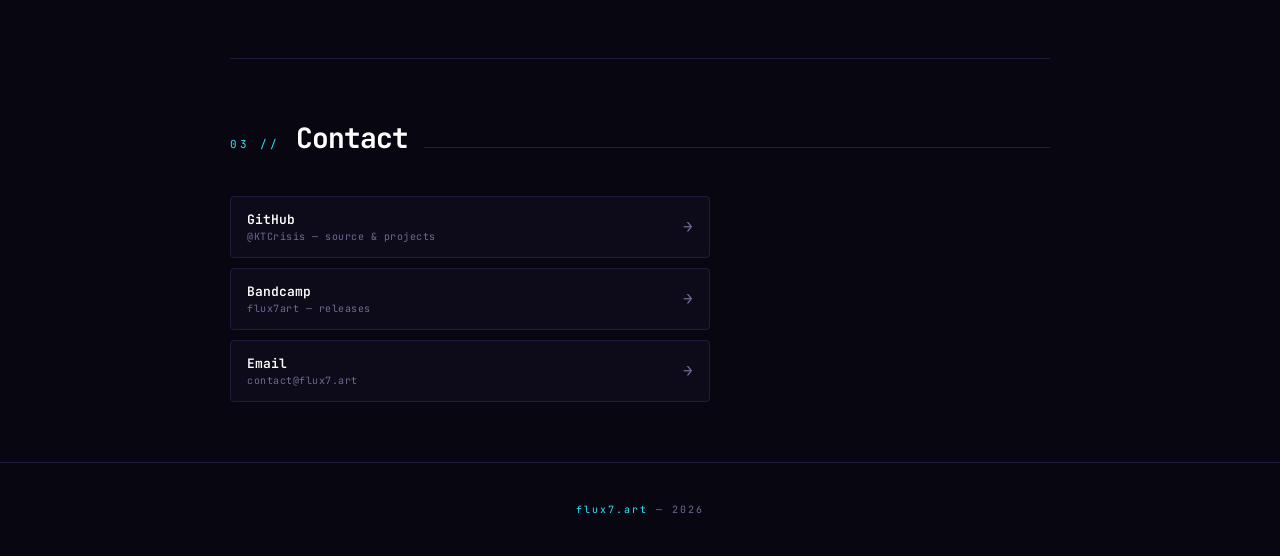
==== commit 59f83938: "chore: contact@flux7.art instead of the personal address Co-Authored-By: Claude Opus 5.5 (1M context" ====
--- a/about/index.html
+++ b/about/index.html
@@ -225,8 +225,8 @@
         <div><div class="link-label">Bandcamp</div><div class="link-sub">flux7art — releases</div></div>
         <span class="link-arrow">&rarr;</span>
       </a>
-      <a href="mailto:marc@flux7.art" class="link-item">
-        <div><div class="link-label">Email</div><div class="link-sub">marc@flux7.art</div></div>
+      <a href="mailto:contact@flux7.art" class="link-item">
+        <div><div class="link-label">Email</div><div class="link-sub">contact@flux7.art</div></div>
         <span class="link-arrow">&rarr;</span>
       </a>
     </div>
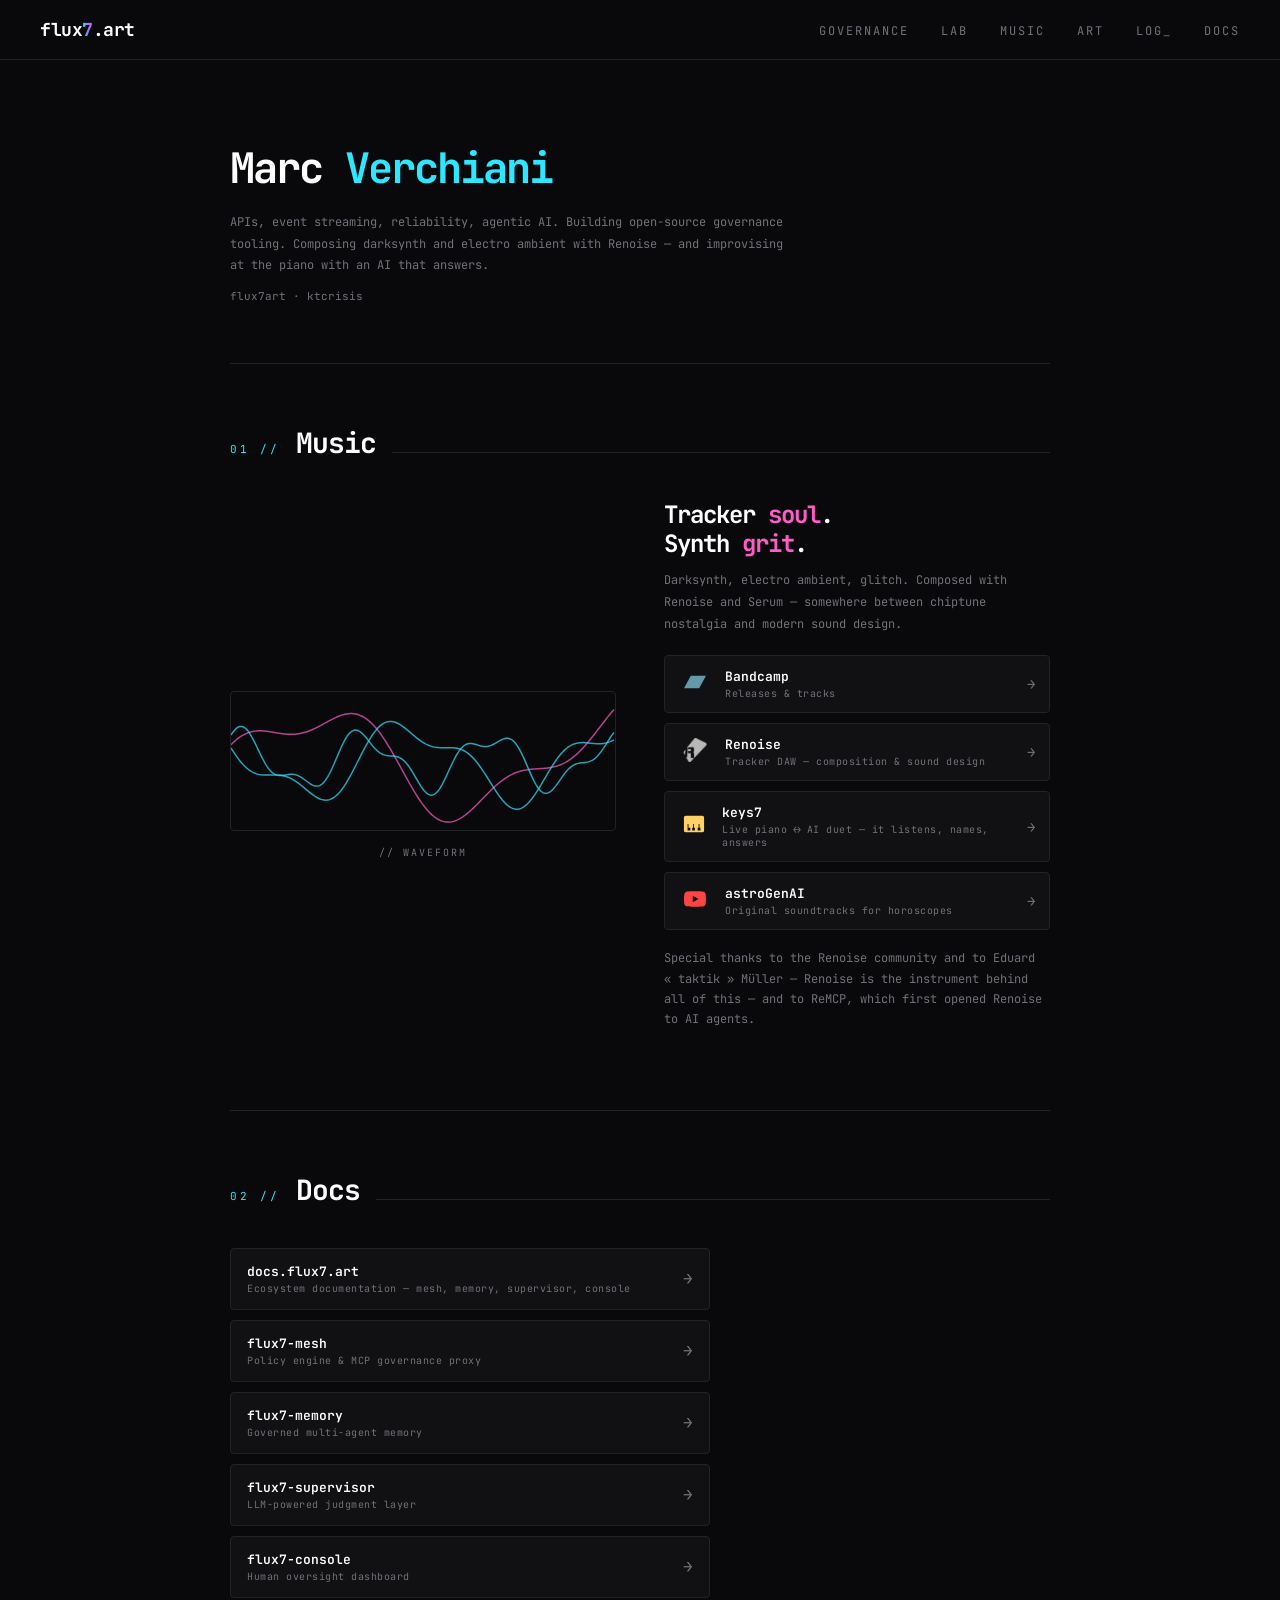
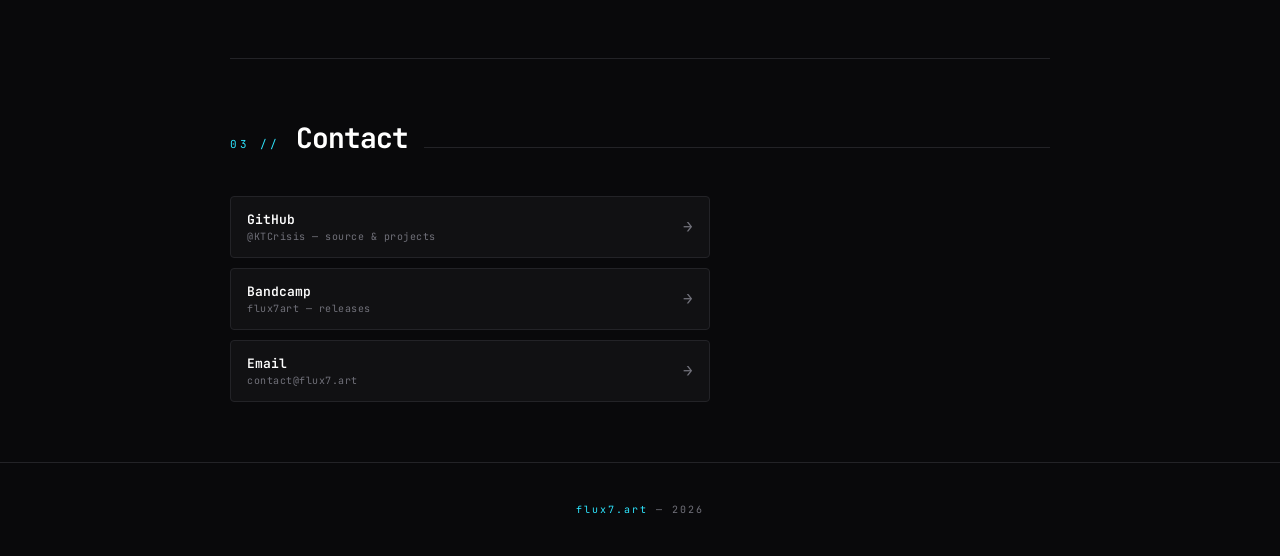
==== commit dd1b497a: "feat: refocus on flux7, lab, music and art; cleaner, panel-based style - home rewritten: four sectio" ====
--- a/about/index.html
+++ b/about/index.html
@@ -122,9 +122,9 @@
   <a href="/" class="nav-logo">flux<span>7</span>.art</a>
   <ul class="nav-links">
     <li><a href="/#flux7">Governance</a></li>
-    <li><a href="/#projects">EDA·API</a></li>
-    <li><a href="/#lab">Tools</a></li>
+    <li><a href="/#lab">Lab</a></li>
     <li><a href="/#music">Music</a></li>
+    <li><a href="/#art">Art</a></li>
     <li><a href="/blog/">log_</a></li>
     <li><a href="https://docs.flux7.art">Docs</a></li>
   </ul>
--- a/style.css
+++ b/style.css
@@ -7,9 +7,9 @@
    ══════════════════════════════════════════════════════════════ */
 
 :root {
-  /* ── darksynth · espace · pro — fond violet-noir ── */
-  --bg:      #070611;   --bg-rgb:  7,6,17;
-  --bg2:     #0d0b1a;
+  /* ── epure (2026-09-26) : noir franc, panneaux gris tres sombre ── */
+  --bg:      #09090b;   --bg-rgb:  9,9,11;
+  --bg2:     #111113;
 
   /* ── une couleur par axe, et rien d'autre ──
      La forme -rgb sert aux transparences : rgba(var(--ax2-rgb), 0.3)
@@ -23,11 +23,15 @@
   /* seconde teinte de l'axe 02, pour ses degrades et ses logos */
   --ax2-light: #b9a7ff;  --ax2-light-rgb: 185,167,255;
 
-  --dim:     #3a3460;
-  --text:    #c7c4dc;
-  --text2:   #6f6b95;
-  --border:  #221d3d;
+  --dim:     #3f3f46;
+  --text:    #d4d4d8;
+  --text2:   #71717a;
+  --border:  #232327;
   --font:    'JetBrains Mono', monospace;
+  --sans:    'Mona Sans', system-ui, -apple-system, 'Segoe UI', sans-serif;
+  /* la signature : le degrade des trois premiers axes, et nulle part ailleurs
+     que sur le logo, les numeros de section et les filets */
+  --grad:    linear-gradient(90deg, var(--ax1), var(--ax2) 55%, var(--ax3));
 }
 
 /* ── RESET ── */
@@ -42,13 +46,6 @@
   overflow-x: hidden;
 }
 
-/* ── SCANLINES ── */
-/* /about/ y deroge : voir son bloc <style> */
-body::after {
-  content: ''; position: fixed; inset: 0;
-  background: repeating-linear-gradient(0deg, transparent, transparent 2px, rgba(0,0,0,0.07) 2px, rgba(0,0,0,0.07) 4px);
-  pointer-events: none; z-index: 9999;
-}
 
 /* ── NAV ── */
 /* barre flottante par defaut ; /about/ la repasse en statique bordee */
@@ -59,8 +56,8 @@
   background: linear-gradient(to bottom, rgba(var(--bg-rgb),0.95), transparent);
   backdrop-filter: blur(2px);
 }
-.nav-logo { font-size: 18px; font-weight: 700; color: var(--ax1); text-decoration: none; letter-spacing: -0.5px; }
-.nav-logo span { color: var(--ax3); }
+.nav-logo { font-size: 18px; font-weight: 700; color: #fff; text-decoration: none; letter-spacing: -0.5px; }
+.nav-logo span { background: var(--grad); -webkit-background-clip: text; background-clip: text; color: transparent; }
 .nav-links { display: flex; gap: 32px; list-style: none; }
 .nav-links a {
   color: var(--text2); text-decoration: none; font-size: 12px;
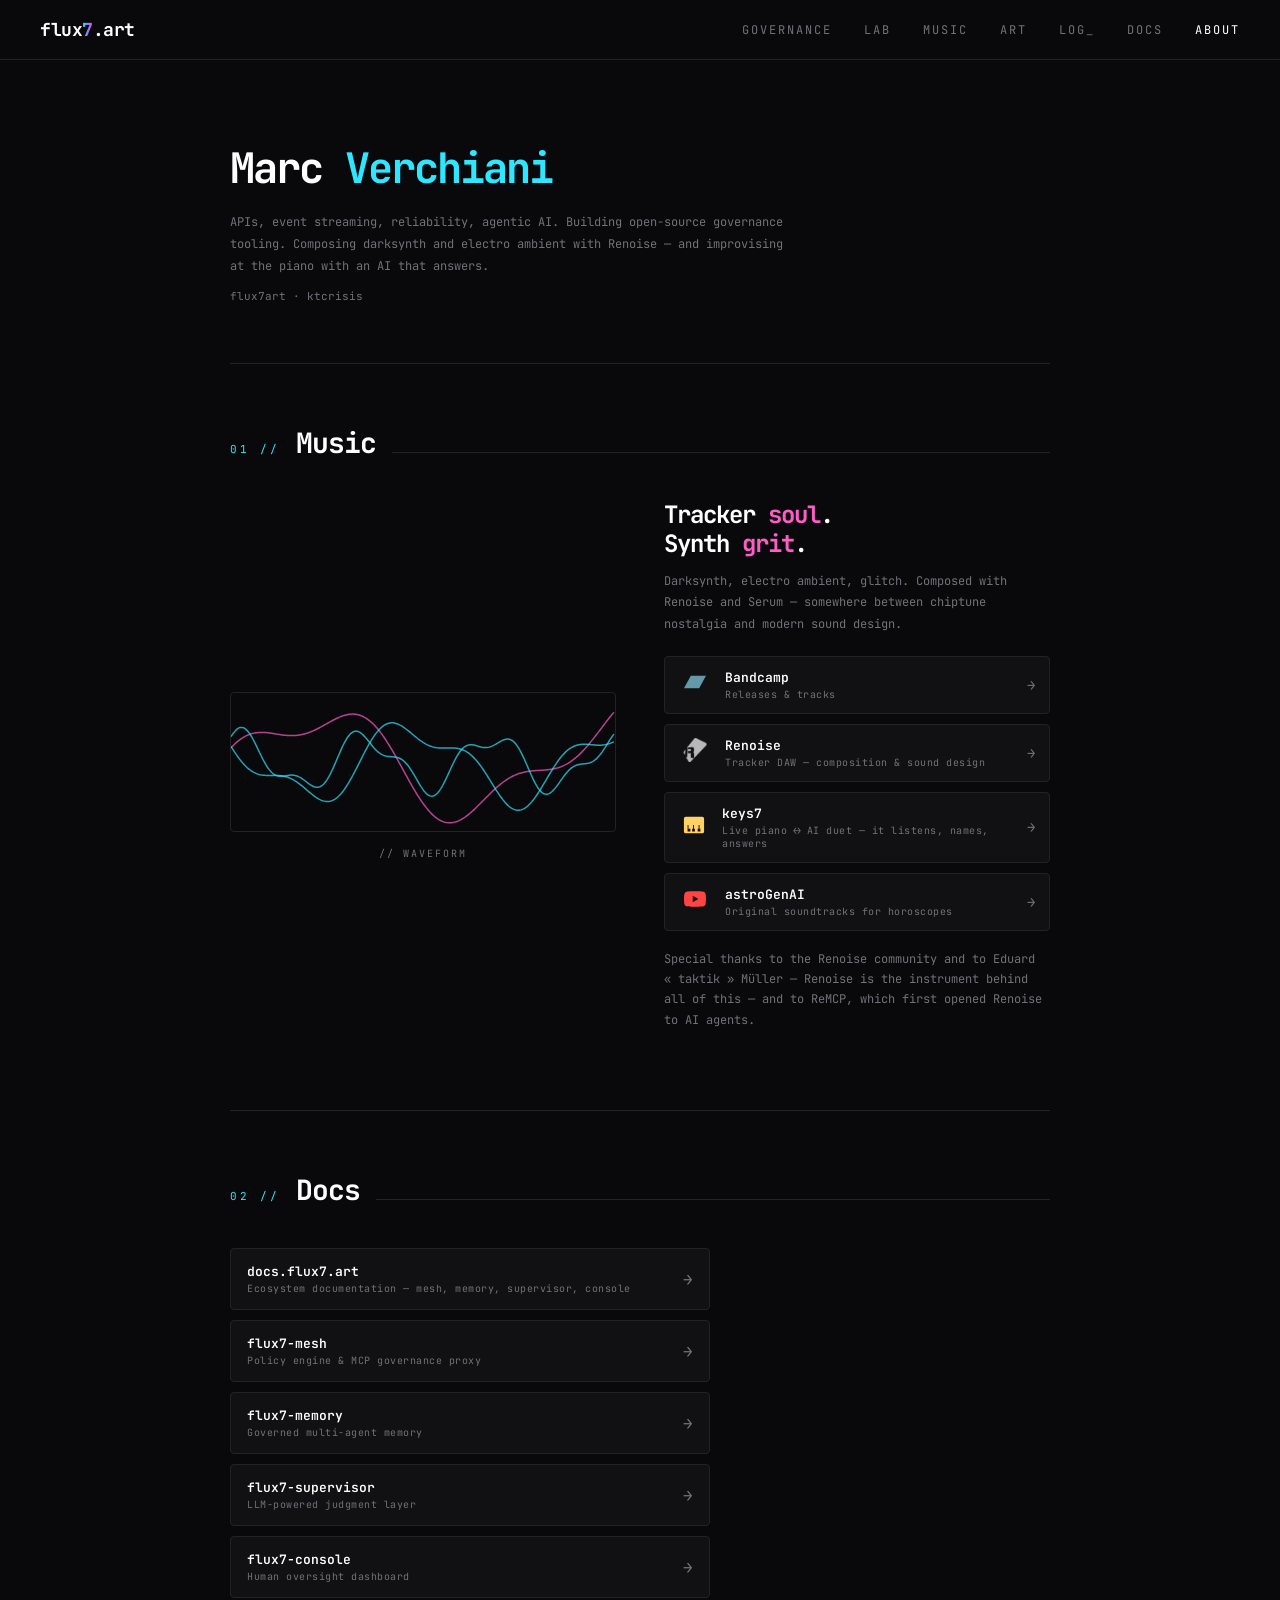
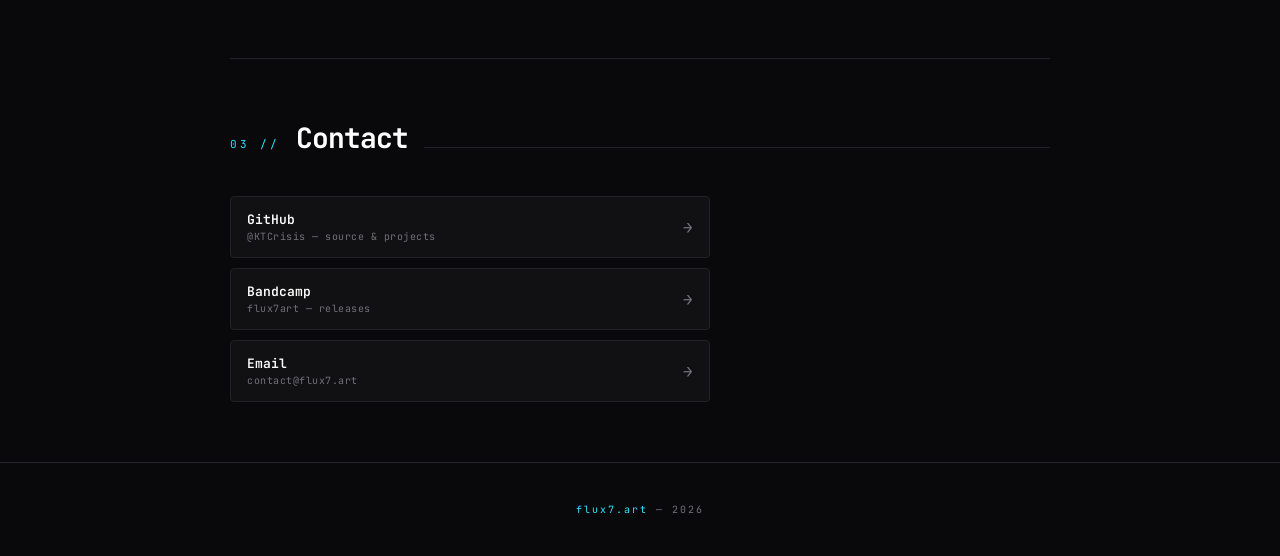
==== commit 813a784c: "fix: one header and one palette on every page - style.css holds the only header, modelled on /about/" ====
--- a/about/index.html
+++ b/about/index.html
@@ -46,15 +46,6 @@
 <link href="https://fonts.googleapis.com/css2?family=JetBrains+Mono:wght@400;700&display=swap" rel="stylesheet">
 <link rel="stylesheet" href="/style.css">
 <style>
-/* Derogations au socle : cette page n'a ni scanlines ni barre flottante. */
-body::after { content: none; }
-nav {
-  position: static;
-  background: none;
-  backdrop-filter: none;
-  border-bottom: 1px solid var(--border);
-}
-.nav-links a::after { display: none; }
 
 .container { max-width: 900px; margin: 0 auto; padding: 0 40px; }
 
@@ -127,6 +118,7 @@
     <li><a href="/#art">Art</a></li>
     <li><a href="/blog/">log_</a></li>
     <li><a href="https://docs.flux7.art">Docs</a></li>
+    <li><a href="/about/" class="active">About</a></li>
   </ul>
   <button class="nav-toggle" aria-label="Menu" aria-expanded="false"><span></span><span></span><span></span></button>
 </nav>
--- a/style.css
+++ b/style.css
@@ -48,29 +48,26 @@
 
 
 /* ── NAV ── */
-/* barre flottante par defaut ; /about/ la repasse en statique bordee */
+/* Un seul bandeau pour tout le site, calque sur /about/ : pose sur le fond,
+   un filet dessous, colle en haut au defilement. Aucune page n'y deroge. */
 nav {
-  position: fixed; top: 0; left: 0; right: 0; z-index: 100;
+  position: sticky; top: 0; z-index: 100;
   display: flex; align-items: center; justify-content: space-between;
   padding: 18px 40px;
-  background: linear-gradient(to bottom, rgba(var(--bg-rgb),0.95), transparent);
-  backdrop-filter: blur(2px);
+  background: var(--bg);
+  border-bottom: 1px solid var(--border);
+  line-height: 1.3; /* independant du corps de page (1.65 sur l'accueil) */
 }
-.nav-logo { font-size: 18px; font-weight: 700; color: #fff; text-decoration: none; letter-spacing: -0.5px; }
+.nav-logo { font-family: var(--font); font-size: 18px; font-weight: 700; color: #fff; text-decoration: none; letter-spacing: -0.5px; }
 .nav-logo span { background: var(--grad); -webkit-background-clip: text; background-clip: text; color: transparent; }
 .nav-links { display: flex; gap: 32px; list-style: none; }
 .nav-links a {
+  font-family: var(--font);
   color: var(--text2); text-decoration: none; font-size: 12px;
   letter-spacing: 2px; text-transform: uppercase; transition: color 0.2s; position: relative;
 }
-.nav-links a::after {
-  content: ''; position: absolute; bottom: -4px; left: 0;
-  width: 0; height: 1px; background: var(--ax1); transition: width 0.2s;
-}
-.nav-links a:hover { color: var(--ax1); }
-.nav-links a:hover::after { width: 100%; }
-.nav-links a.active { color: var(--ax1); }
-.nav-links a.active::after { width: 100%; }
+.nav-links a:hover { color: #fff; }
+.nav-links a.active { color: #fff; }
 
 .nav-right { display: flex; align-items: center; }
 
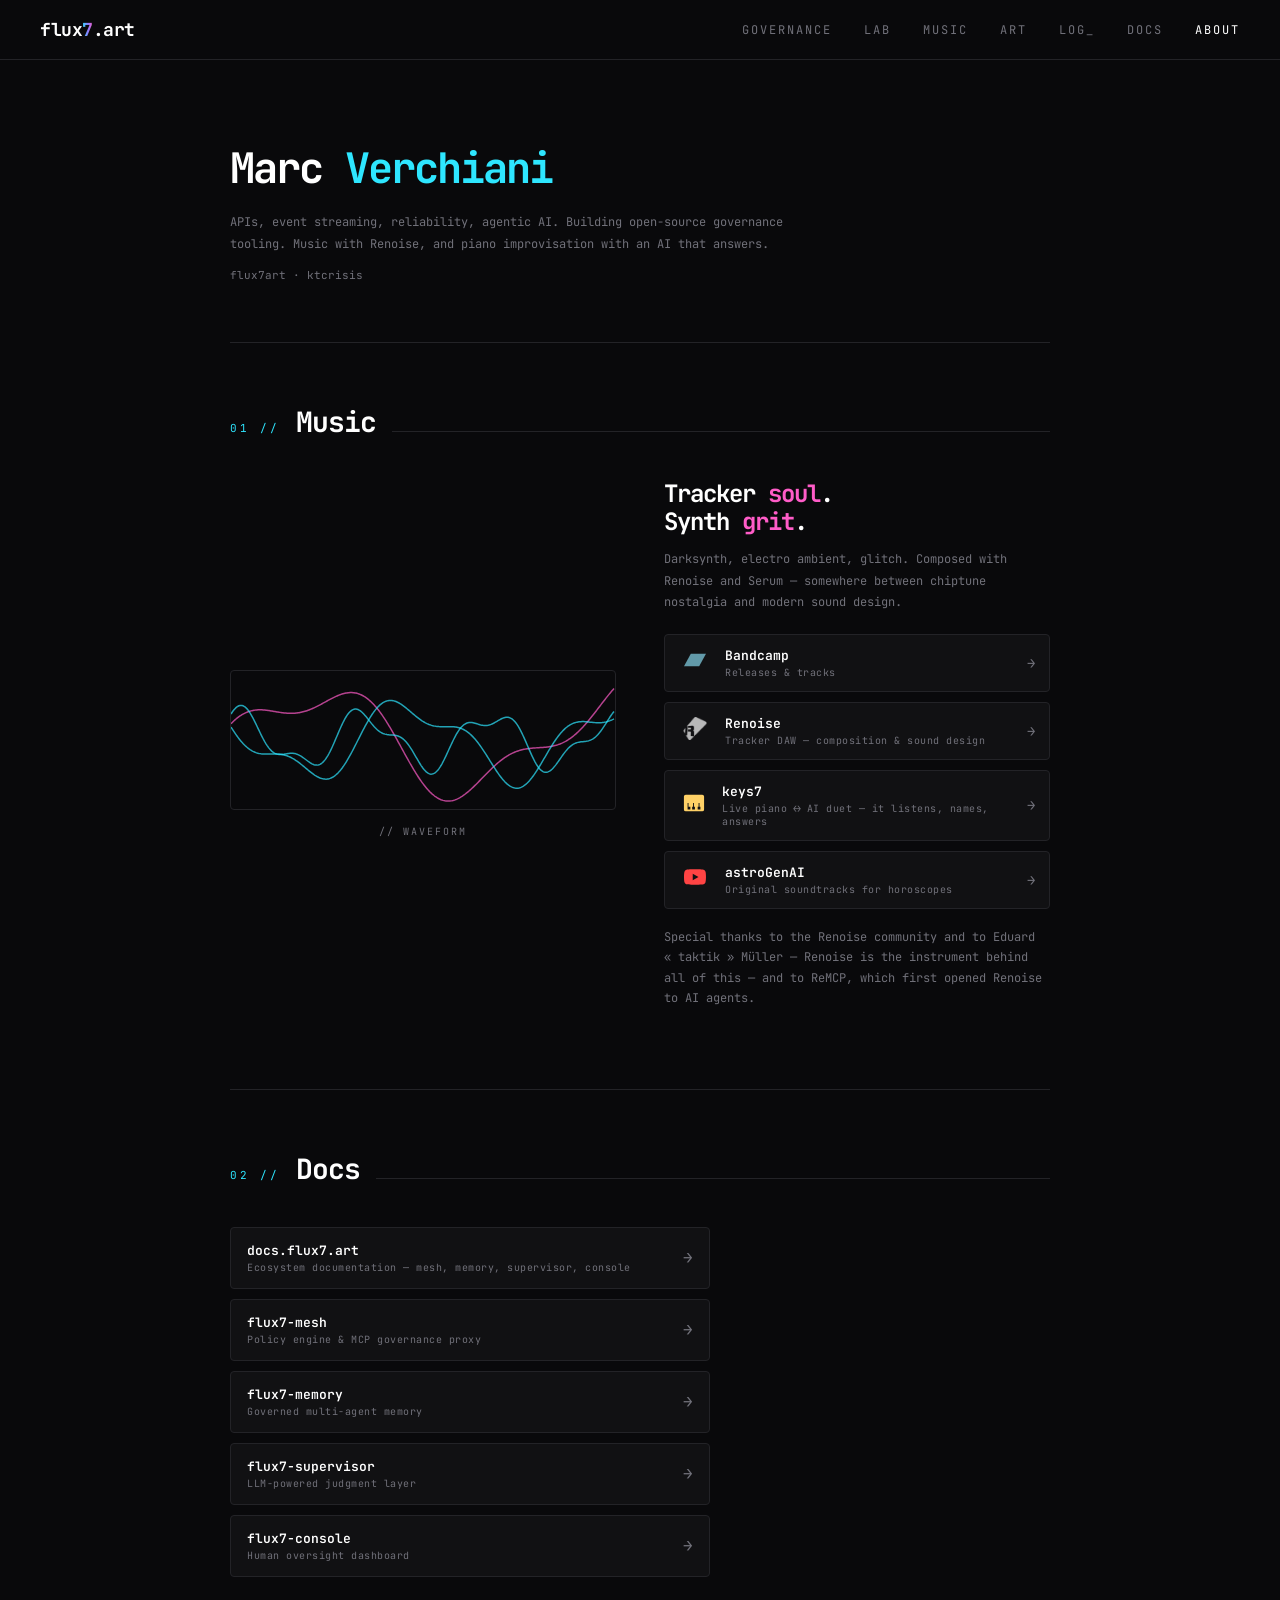
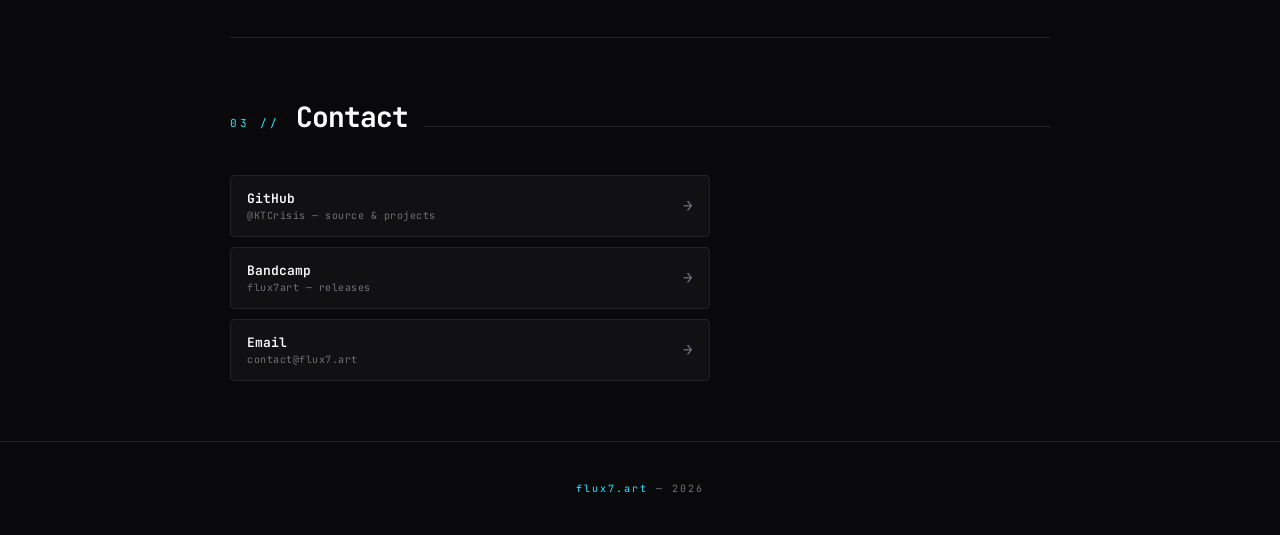
==== commit cd75cbeb: "fix(site): bio says systems architect, drop engineer and composer labels Co-Authored-By: Claude Opus" ====
--- a/about/index.html
+++ b/about/index.html
@@ -4,15 +4,15 @@
 <meta charset="UTF-8">
 <meta name="viewport" content="width=device-width, initial-scale=1.0">
 <title>Marc Verchiani — flux7.art · AI Agent Governance, Event Streaming, Music</title>
-<meta name="description" content="Marc Verchiani — engineer building open-source governance tooling for AI agents (flux7-mesh, flux7-memory). Darksynth and electro ambient composer with Renoise.">
+<meta name="description" content="Marc Verchiani, systems architect building open-source governance tooling for AI agents (flux7-mesh, flux7-memory). Music with Renoise.">
 <meta name="author" content="Marc Verchiani">
-<meta name="keywords" content="Marc Verchiani, KTCrisis, flux7, flux7-mesh, AI agent governance, MCP, event streaming, Kafka, Renoise, darksynth, flux7art">
+<meta name="keywords" content="Marc Verchiani, KTCrisis, flux7, flux7-mesh, AI agent governance, MCP, event streaming, Kafka, Renoise, flux7art">
 <link rel="canonical" href="https://flux7.art/about/">
 
 <meta property="og:type" content="profile">
 <meta property="og:site_name" content="flux7.art">
 <meta property="og:title" content="Marc Verchiani — flux7.art">
-<meta property="og:description" content="Engineer building open-source governance tooling for AI agents. Darksynth and electro ambient composer.">
+<meta property="og:description" content="Systems architect building open-source governance tooling for AI agents. Music with Renoise.">
 <meta property="og:url" content="https://flux7.art/about/">
 <meta property="og:image" content="https://flux7.art/img/og.png">
 <meta property="profile:first_name" content="Marc">
@@ -21,7 +21,7 @@
 
 <meta name="twitter:card" content="summary_large_image">
 <meta name="twitter:title" content="Marc Verchiani — flux7.art">
-<meta name="twitter:description" content="Engineer building open-source governance tooling for AI agents. Darksynth composer.">
+<meta name="twitter:description" content="Systems architect building open-source governance tooling for AI agents.">
 <meta name="twitter:image" content="https://flux7.art/img/og.png">
 
 <script type="application/ld+json">
@@ -36,7 +36,7 @@
     "https://github.com/KTCrisis",
     "https://flux7art.bandcamp.com"
   ],
-  "jobTitle": "Engineer — AI Agent Governance, Event Streaming, MCP Tooling",
+  "jobTitle": "Systems Architect, AI Agent Governance, Event Streaming, MCP Tooling",
   "knowsAbout": ["AI Agent Governance", "Model Context Protocol", "Kafka", "Event Streaming", "Python", "Go"],
   "mainEntityOfPage": "https://flux7.art/about/"
 }
@@ -127,7 +127,7 @@
 
   <section class="perso-hero">
     <h1>Marc <span>Verchiani</span></h1>
-    <p data-en="APIs, event streaming, reliability, agentic AI. Building open-source governance tooling. Composing darksynth and electro ambient with Renoise — and improvising at the piano with an AI that answers." data-fr="APIs, event streaming, fiabilite, IA agentique. Outils open-source de gouvernance. Composition darksynth et electro ambient avec Renoise — et improvisation au piano avec une IA qui repond.">APIs, event streaming, reliability, agentic AI. Building open-source governance tooling. Composing darksynth and electro ambient with Renoise — and improvising at the piano with an AI that answers.</p>
+    <p data-en="APIs, event streaming, reliability, agentic AI. Building open-source governance tooling. Music with Renoise, and piano improvisation with an AI that answers." data-fr="APIs, event streaming, fiabilite, IA agentique. Outils open-source de gouvernance. Musique avec Renoise, et improvisation au piano avec une IA qui repond.">APIs, event streaming, reliability, agentic AI. Building open-source governance tooling. Music with Renoise, and piano improvisation with an AI that answers.</p>
     <div class="perso-handles">flux7art · ktcrisis</div>
   </section>
 
